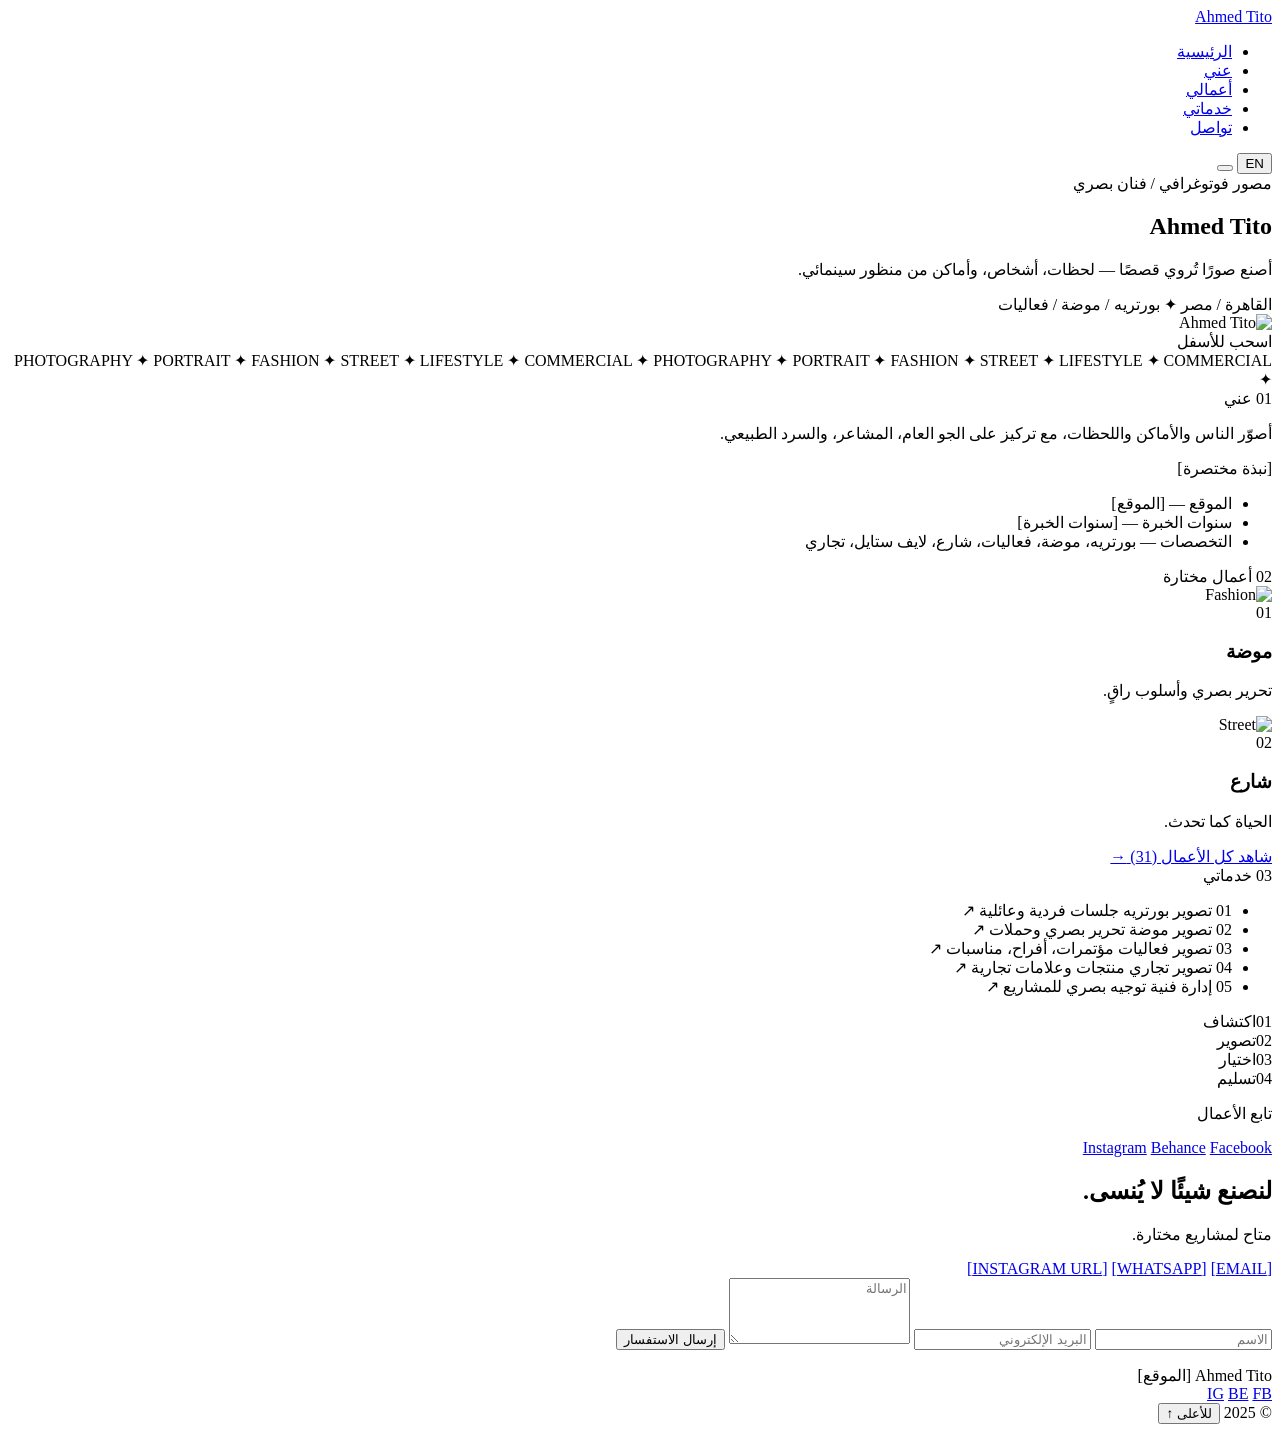
==== index.html @ abc99336 "Create index.html" ====
<!DOCTYPE html>
<html lang="ar" dir="rtl">
<head>
  <meta charset="UTF-8">
  <meta name="viewport" content="width=device-width, initial-scale=1.0">
  <title>Ahmed Tito — Photographer</title>
  <link rel="preconnect" href="https://fonts.googleapis.com">
  <link rel="preconnect" href="https://fonts.gstatic.com" crossorigin>
  <link href="https://fonts.googleapis.com/css2?family=DM+Sans:opsz,wght@9..40,300;9..40,400;9..40,500;9..40,600&family=Playfair+Display:ital,wght@0,400;0,500;0,600;1,400&display=swap" rel="stylesheet">
  <link rel="stylesheet" href="css/style.css">
</head>
<body>

  <!-- NAVIGATION -->
  <header class="site-header" id="siteHeader">
    <nav class="nav container">
      <a href="index.html" class="nav-logo">Ahmed Tito</a>
      <ul class="nav-links" id="navLinks">
        <li><a href="#hero" data-i18n="nav.home">الرئيسية</a></li>
        <li><a href="#about" data-i18n="nav.about">عني</a></li>
        <li><a href="gallery.html" data-i18n="nav.work">أعمالي</a></li>
        <li><a href="#services" data-i18n="nav.services">خدماتي</a></li>
        <li><a href="#contact" data-i18n="nav.contact">تواصل</a></li>
      </ul>
      <div class="nav-actions">
        <button class="lang-toggle" id="langToggle" aria-label="Switch language">EN</button>
        <button class="menu-toggle" id="menuToggle" aria-label="Menu">
          <span></span><span></span>
        </button>
      </div>
    </nav>
  </header>

  <main>
    <!-- HERO -->
    <section class="hero" id="hero">
      <div class="hero-inner container">
        <div class="hero-label reveal" data-i18n="hero.label">مصور فوتوغرافي / فنان بصري</div>
        <h1 class="hero-title reveal">
          <span>Ahmed Tito</span>
        </h1>
        <p class="hero-statement reveal" data-i18n="hero.statement">
          أصنع صورًا تُروي قصصًا — لحظات، أشخاص، وأماكن من منظور سينمائي.
        </p>
        <div class="hero-meta reveal">
          <span data-i18n="hero.location">القاهرة / مصر</span>
          <span class="dot">✦</span>
          <span data-i18n="hero.specialties">بورتريه / موضة / فعاليات</span>
        </div>
      </div>
      <div class="hero-image-wrap reveal">
        <img src="https://i.ibb.co/57b065W/Ahmed-Tito.jpg" alt="Ahmed Tito" class="hero-image">
      </div>
      <div class="scroll-hint container">
        <span data-i18n="hero.scroll">اسحب للأسفل</span>
        <span class="scroll-line"></span>
      </div>
    </section>

    <!-- MARQUEE -->
    <div class="marquee" aria-hidden="true">
      <div class="marquee-track">
        <span>PHOTOGRAPHY ✦ PORTRAIT ✦ FASHION ✦ STREET ✦ LIFESTYLE ✦ COMMERCIAL ✦</span>
        <span>PHOTOGRAPHY ✦ PORTRAIT ✦ FASHION ✦ STREET ✦ LIFESTYLE ✦ COMMERCIAL ✦</span>
      </div>
    </div>

    <!-- ABOUT -->
    <section class="section about" id="about">
      <div class="container">
        <div class="section-head reveal">
          <span class="section-num">01</span>
          <span class="section-label" data-i18n="about.label">عني</span>
        </div>
        <div class="about-grid">
          <div class="about-statement reveal">
            <p data-i18n="about.statement">
              أصوّر الناس والأماكن واللحظات، مع تركيز على الجو العام، المشاعر، والسرد الطبيعي.
            </p>
          </div>
          <div class="about-details reveal">
            <p data-i18n="about.bio">[نبذة مختصرة]</p>
            <ul class="about-list">
              <li><span data-i18n="about.locationLabel">الموقع</span> — <span data-i18n="about.locationValue">[الموقع]</span></li>
              <li><span data-i18n="about.expLabel">سنوات الخبرة</span> — <span data-i18n="about.expValue">[سنوات الخبرة]</span></li>
              <li><span data-i18n="about.specLabel">التخصصات</span> — <span data-i18n="about.specValue">بورتريه، موضة، فعاليات، شارع، لايف ستايل، تجاري</span></li>
            </ul>
          </div>
        </div>
      </div>
    </section>

    <!-- SELECTED WORK (صورتين فقط) -->
    <section class="section work" id="work">
      <div class="container">
        <div class="section-head reveal">
          <span class="section-num">02</span>
          <span class="section-label" data-i18n="work.label">أعمال مختارة</span>
        </div>

        <div class="work-preview-grid">
          <article class="work-preview reveal">
            <div class="work-image-wrap">
              <img src="https://i.ibb.co/0jZQ7Yq/fashion-editorial.jpg" alt="Fashion" loading="lazy">
            </div>
            <div class="work-meta">
              <span class="work-num">01</span>
              <h3 data-i18n="work.p1.title">موضة</h3>
              <p class="work-desc" data-i18n="work.p1.desc">تحرير بصري وأسلوب راقٍ.</p>
            </div>
          </article>

          <article class="work-preview reveal">
            <div class="work-image-wrap">
              <img src="https://i.ibb.co/9mKqX7Y/street-photography.jpg" alt="Street" loading="lazy">
            </div>
            <div class="work-meta">
              <span class="work-num">02</span>
              <h3 data-i18n="work.p2.title">شارع</h3>
              <p class="work-desc" data-i18n="work.p2.desc">الحياة كما تحدث.</p>
            </div>
          </article>
        </div>

        <!-- CTA to Gallery -->
        <div class="gallery-cta reveal">
          <a href="gallery.html" class="gallery-cta-btn">
            <span data-i18n="work.cta">شاهد كل الأعمال (31)</span>
            <span class="cta-arrow">→</span>
          </a>
        </div>
      </div>
    </section>

    <!-- SERVICES -->
    <section class="section services" id="services">
      <div class="container">
        <div class="section-head reveal">
          <span class="section-num">03</span>
          <span class="section-label" data-i18n="services.label">خدماتي</span>
        </div>
        <ul class="services-list">
          <li class="service-item reveal">
            <span class="service-num">01</span>
            <span class="service-name" data-i18n="services.s1">تصوير بورتريه</span>
            <span class="service-desc" data-i18n="services.s1d">جلسات فردية وعائلية</span>
            <span class="service-arrow">↗</span>
          </li>
          <li class="service-item reveal">
            <span class="service-num">02</span>
            <span class="service-name" data-i18n="services.s2">تصوير موضة</span>
            <span class="service-desc" data-i18n="services.s2d">تحرير بصري وحملات</span>
            <span class="service-arrow">↗</span>
          </li>
          <li class="service-item reveal">
            <span class="service-num">03</span>
            <span class="service-name" data-i18n="services.s3">تصوير فعاليات</span>
            <span class="service-desc" data-i18n="services.s3d">مؤتمرات، أفراح، مناسبات</span>
            <span class="service-arrow">↗</span>
          </li>
          <li class="service-item reveal">
            <span class="service-num">04</span>
            <span class="service-name" data-i18n="services.s4">تصوير تجاري</span>
            <span class="service-desc" data-i18n="services.s4d">منتجات وعلامات تجارية</span>
            <span class="service-arrow">↗</span>
          </li>
          <li class="service-item reveal">
            <span class="service-num">05</span>
            <span class="service-name" data-i18n="services.s5">إدارة فنية</span>
            <span class="service-desc" data-i18n="services.s5d">توجيه بصري للمشاريع</span>
            <span class="service-arrow">↗</span>
          </li>
        </ul>
      </div>
    </section>

    <!-- PROCESS -->
    <section class="section process">
      <div class="container">
        <div class="process-grid">
          <div class="process-item reveal"><span class="process-num">01</span><span data-i18n="process.p1">اكتشاف</span></div>
          <div class="process-item reveal"><span class="process-num">02</span><span data-i18n="process.p2">تصوير</span></div>
          <div class="process-item reveal"><span class="process-num">03</span><span data-i18n="process.p3">اختيار</span></div>
          <div class="process-item reveal"><span class="process-num">04</span><span data-i18n="process.p4">تسليم</span></div>
        </div>
      </div>
    </section>

    <!-- SOCIAL -->
    <section class="section social">
      <div class="container">
        <p class="social-label reveal" data-i18n="social.label">تابع الأعمال</p>
        <div class="social-links reveal">
          <a href="[INSTAGRAM URL]" target="_blank" rel="noopener">Instagram</a>
          <a href="[BEHANCE URL]" target="_blank" rel="noopener">Behance</a>
          <a href="[FACEBOOK URL]" target="_blank" rel="noopener">Facebook</a>
        </div>
      </div>
    </section>

    <!-- CONTACT -->
    <section class="section contact" id="contact">
      <div class="container">
        <h2 class="contact-heading reveal">
          <span data-i18n="contact.heading1">لنصنع</span>
          <span data-i18n="contact.heading2">شيئًا</span>
          <span data-i18n="contact.heading3">لا يُنسى.</span>
        </h2>
        <p class="contact-sub reveal" data-i18n="contact.sub">متاح لمشاريع مختارة.</p>
        <div class="contact-grid">
          <div class="contact-info reveal">
            <a href="mailto:[EMAIL]" class="contact-link">[EMAIL]</a>
            <a href="https://wa.me/[WHATSAPP]" class="contact-link">[WHATSAPP]</a>
            <a href="[INSTAGRAM URL]" class="contact-link">[INSTAGRAM URL]</a>
          </div>
          <form class="contact-form reveal" id="contactForm">
            <input type="text" name="name" placeholder="الاسم" data-i18n-placeholder="contact.name" required>
            <input type="email" name="email" placeholder="البريد الإلكتروني" data-i18n-placeholder="contact.email" required>
            <textarea name="message" rows="4" placeholder="الرسالة" data-i18n-placeholder="contact.message" required></textarea>
            <button type="submit" data-i18n="contact.send">إرسال الاستفسار</button>
            <p class="form-status" id="formStatus"></p>
          </form>
        </div>
      </div>
    </section>
  </main>

  <!-- FOOTER -->
  <footer class="site-footer">
    <div class="container footer-inner">
      <span>Ahmed Tito</span>
      <span data-i18n="footer.location">[الموقع]</span>
      <div class="footer-social">
        <a href="[INSTAGRAM URL]">IG</a>
        <a href="[BEHANCE URL]">BE</a>
        <a href="[FACEBOOK URL]">FB</a>
      </div>
      <span class="footer-copy">© 2025</span>
      <button class="back-to-top" id="backToTop" data-i18n="footer.top">للأعلى ↑</button>
    </div>
  </footer>

  <script src="js/script.js"></script>
</body>
</html>
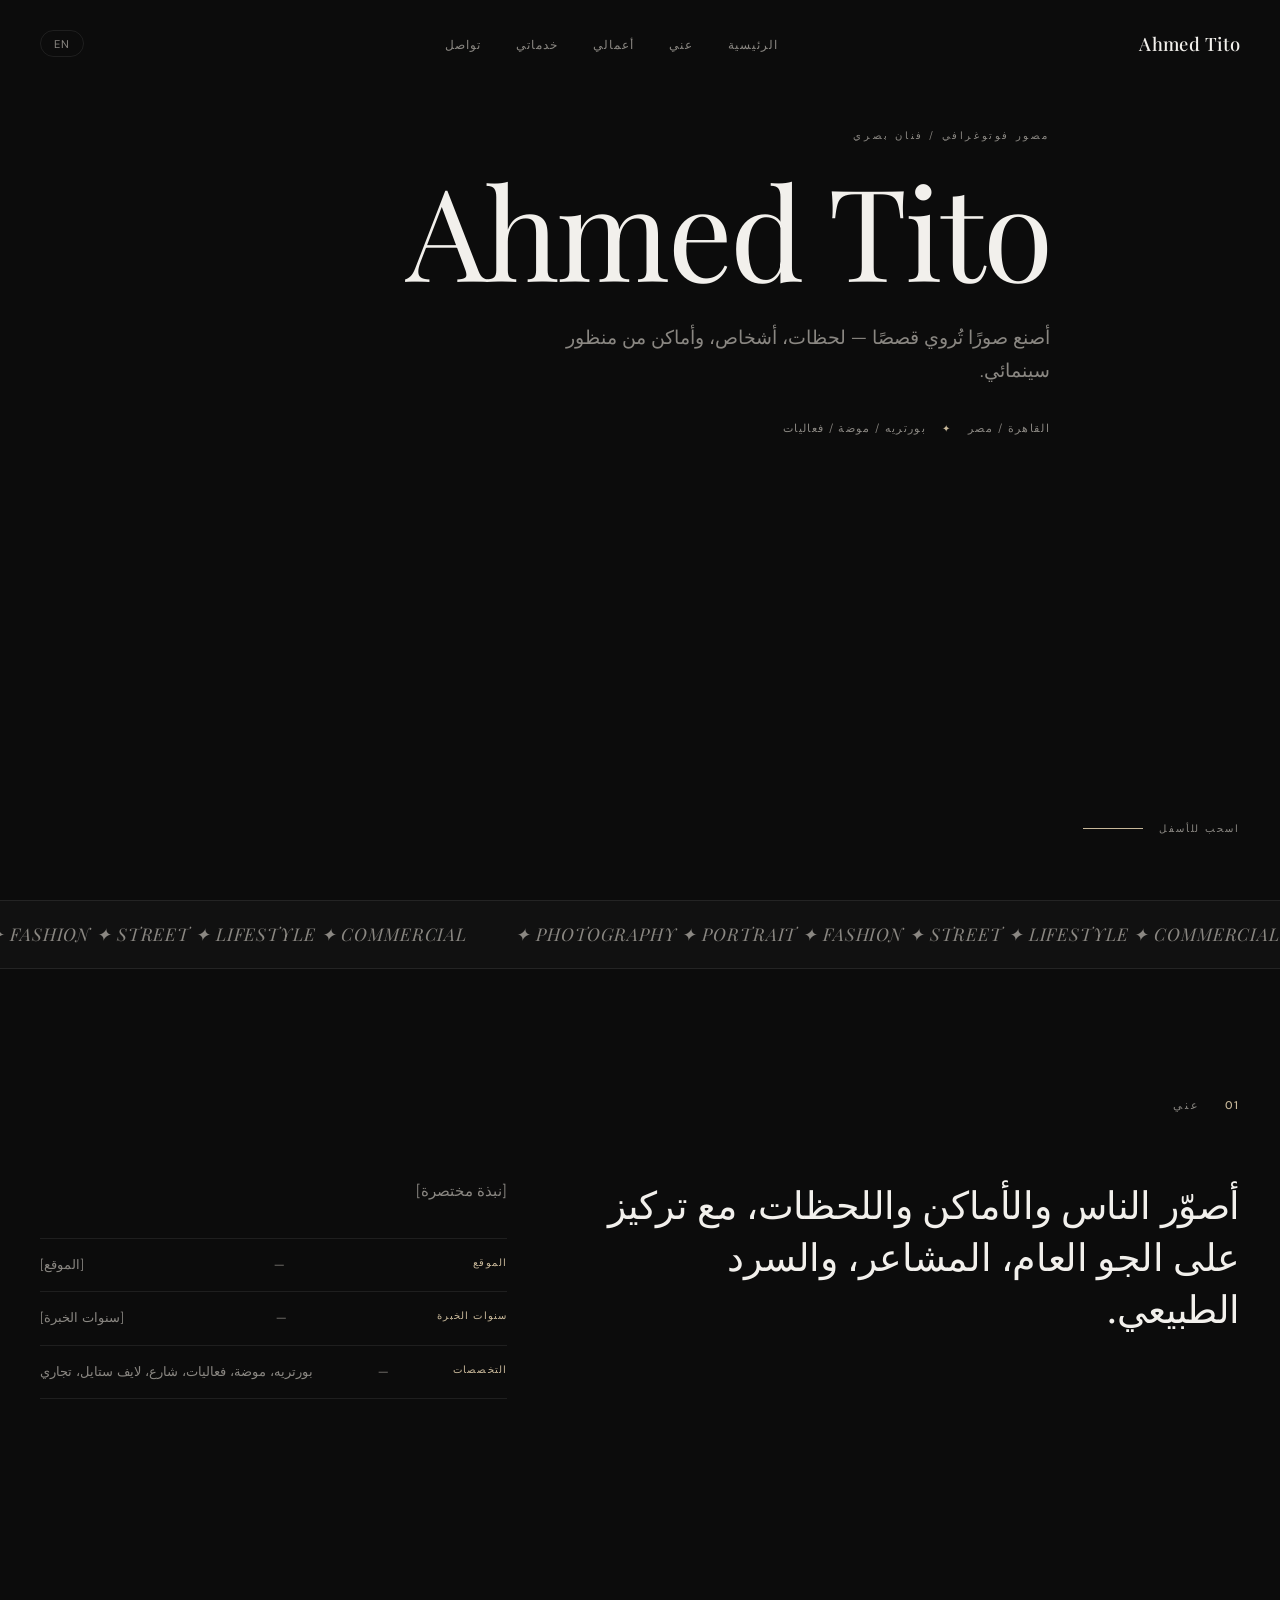
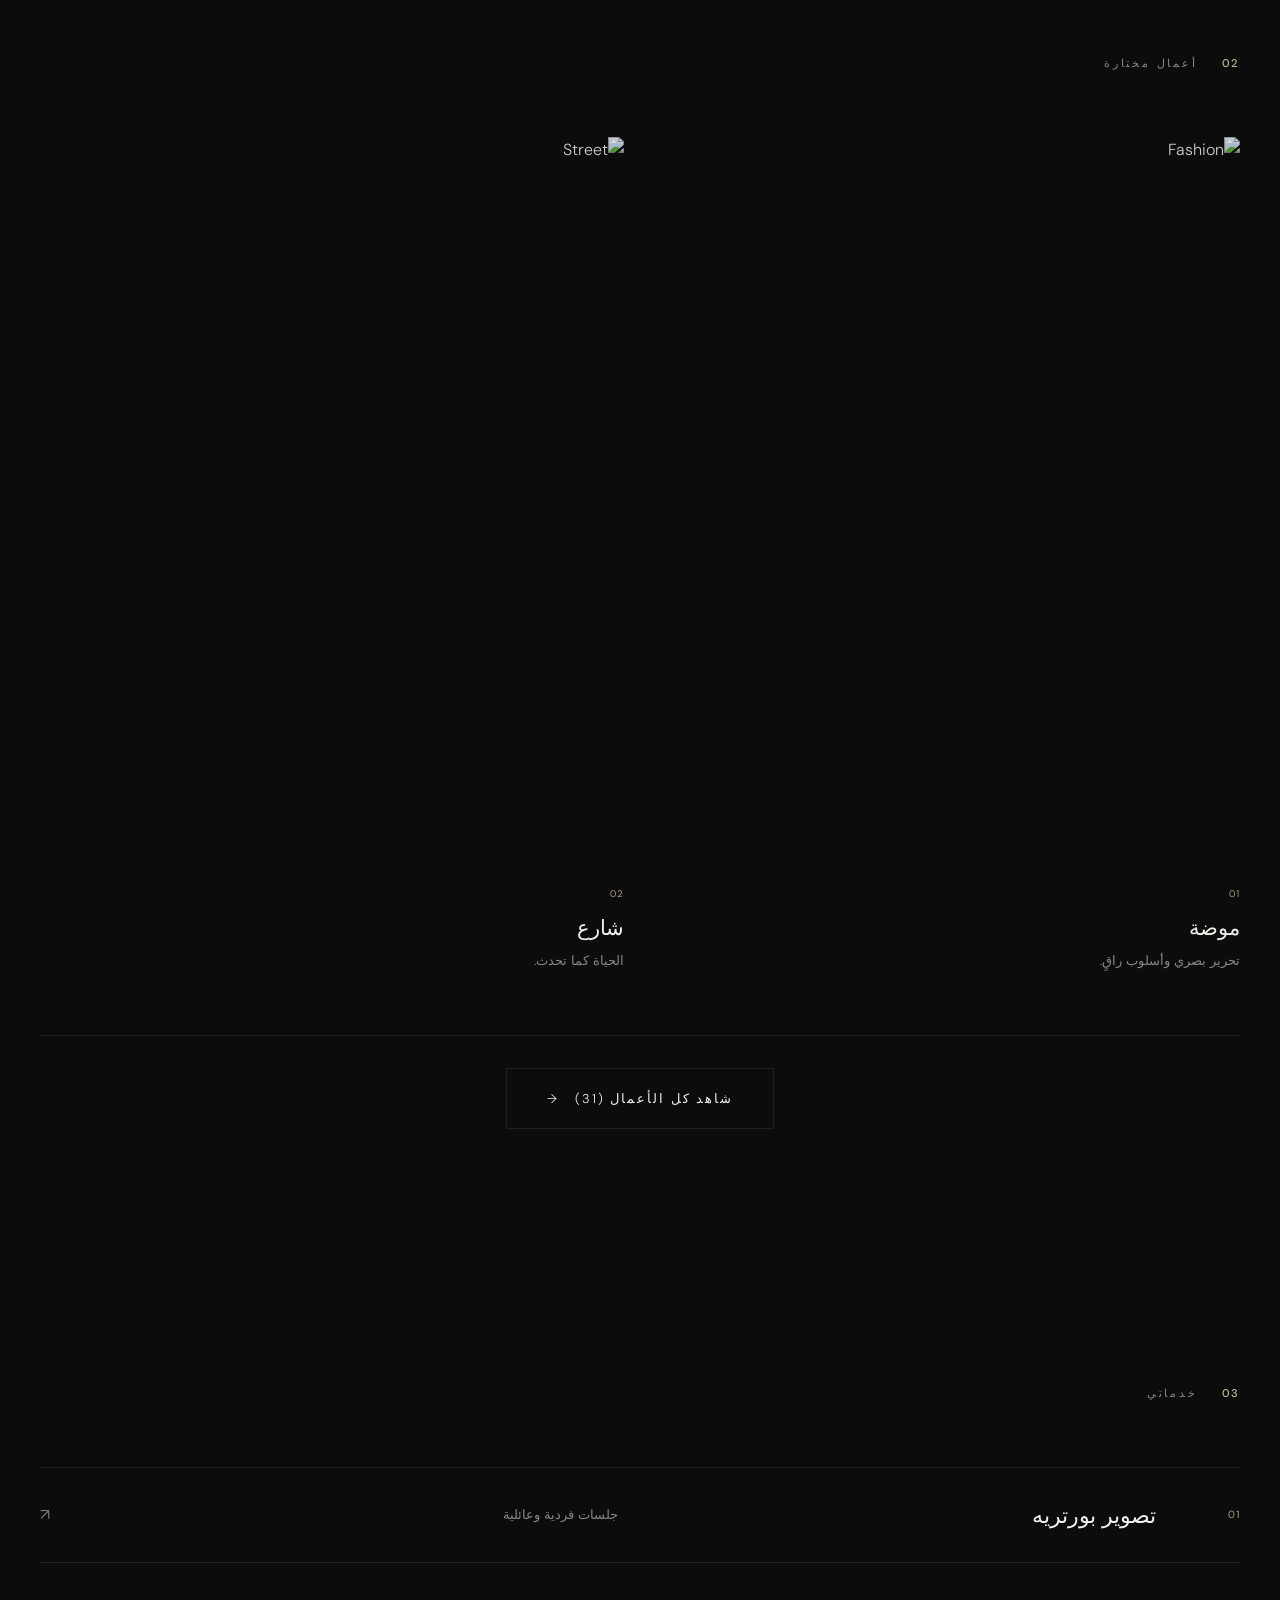
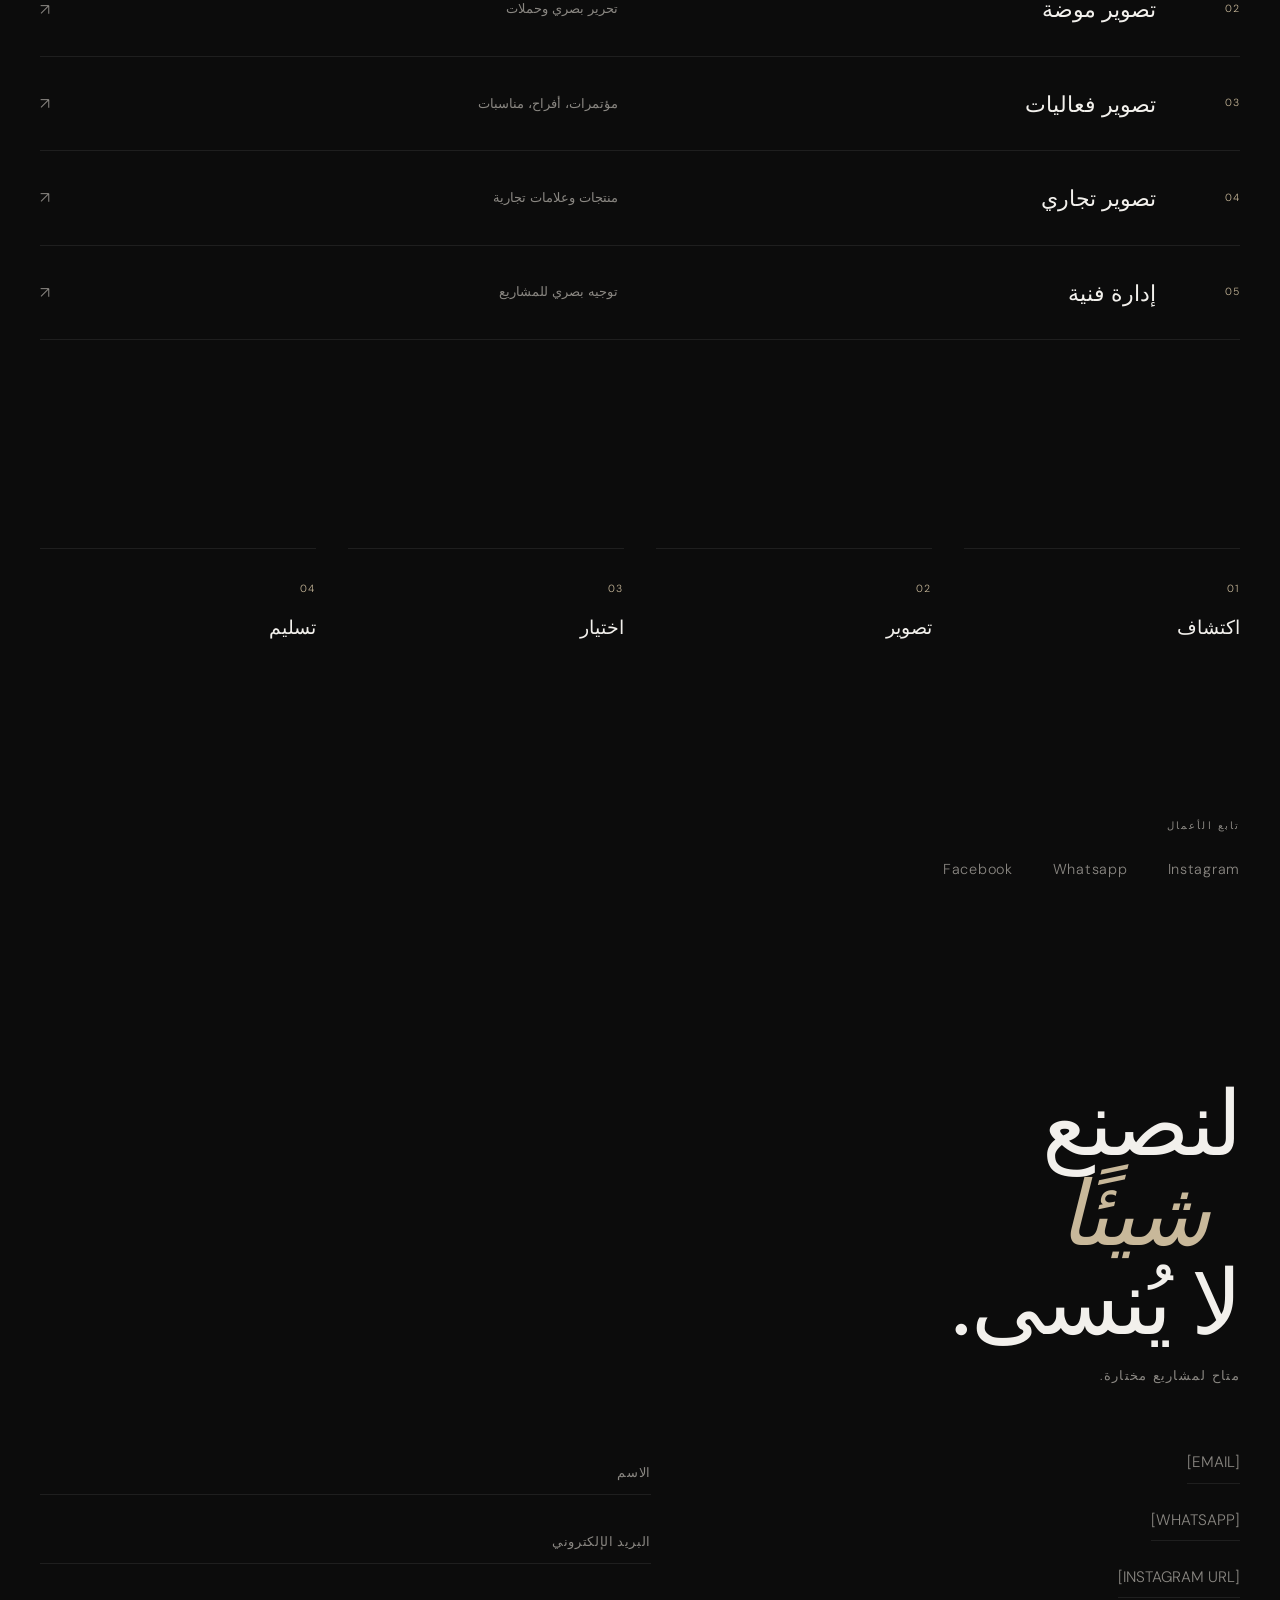
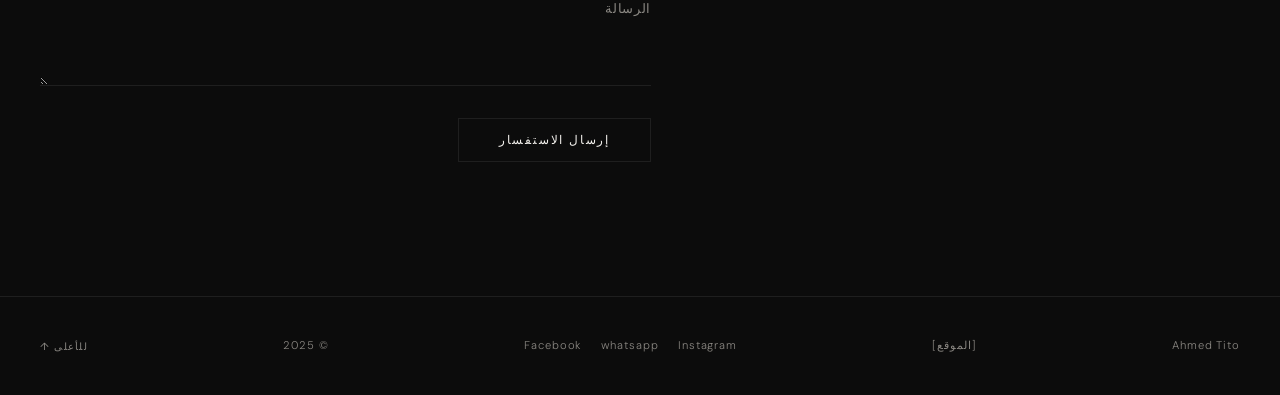
==== commit aa6e4847: "Update index.html" ====
--- a/index.html
+++ b/index.html
@@ -191,9 +191,9 @@
       <div class="container">
         <p class="social-label reveal" data-i18n="social.label">تابع الأعمال</p>
         <div class="social-links reveal">
-          <a href="[INSTAGRAM URL]" target="_blank" rel="noopener">Instagram</a>
-          <a href="[BEHANCE URL]" target="_blank" rel="noopener">Behance</a>
-          <a href="[FACEBOOK URL]" target="_blank" rel="noopener">Facebook</a>
+          <a href="https://www.instagram.com/ahmed_tito1o1?stkn=a3NheTdzNTJlb2Q=" target="_blank" rel="noopener">Instagram</a>
+          <a href="https://wa.me/201101894620" target="_blank" rel="noopener">Whatsapp</a>
+          <a href="https://www.facebook.com/profile.php?id=61573148233353" target="_blank" rel="noopener">Facebook</a>
         </div>
       </div>
     </section>
@@ -231,9 +231,9 @@
       <span>Ahmed Tito</span>
       <span data-i18n="footer.location">[الموقع]</span>
       <div class="footer-social">
-        <a href="[INSTAGRAM URL]">IG</a>
-        <a href="[BEHANCE URL]">BE</a>
-        <a href="[FACEBOOK URL]">FB</a>
+        <a href="https://www.instagram.com/ahmed_tito1o1?stkn=a3NheTdzNTJlb2Q=">Instagram</a>
+        <a href="https://wa.me/201101894620">whatsapp</a>
+        <a href="https://www.facebook.com/profile.php?id=61573148233353">Facebook</a>
       </div>
       <span class="footer-copy">© 2025</span>
       <button class="back-to-top" id="backToTop" data-i18n="footer.top">للأعلى ↑</button>
--- a/css/style.css
+++ b/css/style.css
@@ -0,0 +1,553 @@
+/* ============================================================
+   AHMED TITO — PHOTOGRAPHER PORTFOLIO
+   ============================================================ */
+
+*, *::before, *::after {
+  box-sizing: border-box;
+  margin: 0;
+  padding: 0;
+}
+
+:root {
+  --bg: #0c0c0c;
+  --bg-soft: #111111;
+  --text: #f2f0ec;
+  --muted: #8a8782;
+  --border: rgba(255, 255, 255, 0.08);
+  --accent: #c8b89a;
+  --font-display: 'Playfair Display', serif;
+  --font-sans: 'DM Sans', sans-serif;
+  --ease-out: cubic-bezier(0.22, 0.61, 0.36, 1);
+}
+
+html {
+  scroll-behavior: smooth;
+  -webkit-font-smoothing: antialiased;
+  -moz-osx-font-smoothing: grayscale;
+}
+
+body {
+  background: var(--bg);
+  color: var(--text);
+  font-family: var(--font-sans);
+  font-weight: 300;
+  line-height: 1.6;
+  overflow-x: hidden;
+}
+
+body.menu-open { overflow: hidden; }
+
+img { display: block; max-width: 100%; height: auto; }
+a { color: inherit; text-decoration: none; }
+button {
+  background: none;
+  border: none;
+  color: inherit;
+  font-family: inherit;
+}
+
+/* Interactive elements get pointer cursor */
+a,
+button,
+.lang-toggle,
+.menu-toggle,
+.gallery-cta-btn,
+.filter-btn,
+.back-link {
+  cursor: pointer;
+}
+
+/* Non-interactive images: default cursor */
+.hero-image,
+.work-image-wrap img,
+.gallery-item img {
+  cursor: default;
+}
+
+.container {
+  width: 100%;
+  max-width: 1400px;
+  margin: 0 auto;
+  padding: 0 2.5rem;
+}
+
+/* ---------- SPLASH ---------- */
+.splash {
+  position: fixed; inset: 0; z-index: 5000;
+  background: var(--bg);
+  display: flex; align-items: center; justify-content: center;
+  transition: opacity 0.8s var(--ease-out), visibility 0.8s var(--ease-out);
+}
+.splash.fade-out { opacity: 0; visibility: hidden; }
+.splash-logo {
+  font-family: var(--font-display);
+  font-size: clamp(2rem, 6vw, 4rem);
+  font-weight: 400; letter-spacing: 0.02em; color: var(--text);
+  opacity: 0; animation: splashIn 1.2s var(--ease-out) forwards;
+}
+@keyframes splashIn {
+  0% { opacity: 0; transform: translateY(20px); }
+  100% { opacity: 1; transform: translateY(0); }
+}
+
+/* ---------- NAV ---------- */
+.site-header {
+  position: fixed; top: 0; left: 0; width: 100%;
+  z-index: 100; padding: 1.8rem 0;
+  transition: padding 0.4s var(--ease-out), background 0.4s var(--ease-out),
+    border-color 0.4s var(--ease-out);
+  border-bottom: 1px solid transparent;
+}
+.site-header.scrolled {
+  padding: 1rem 0;
+  background: rgba(12, 12, 12, 0.85);
+  backdrop-filter: blur(12px);
+  -webkit-backdrop-filter: blur(12px);
+  border-bottom-color: var(--border);
+}
+.nav {
+  display: flex; align-items: center; justify-content: space-between; gap: 2rem;
+}
+.nav-logo {
+  font-family: var(--font-display);
+  font-size: 1.15rem; font-weight: 500;
+  letter-spacing: 0.02em; white-space: nowrap;
+}
+.nav-links { display: flex; list-style: none; gap: 2.2rem; }
+.nav-links a {
+  font-size: 0.78rem; letter-spacing: 0.08em; text-transform: uppercase;
+  color: var(--muted); transition: color 0.3s var(--ease-out);
+  position: relative;
+}
+.nav-links a::after {
+  content: ''; position: absolute; bottom: -4px; left: 0;
+  width: 0; height: 1px; background: var(--accent);
+  transition: width 0.35s var(--ease-out);
+}
+.nav-links a:hover { color: var(--text); }
+.nav-links a:hover::after { width: 100%; }
+.nav-actions { display: flex; align-items: center; gap: 1.2rem; }
+.lang-toggle {
+  font-size: 0.7rem; letter-spacing: 0.1em; color: var(--muted);
+  border: 1px solid var(--border); padding: 0.35rem 0.8rem;
+  border-radius: 20px;
+  transition: color 0.3s, border-color 0.3s;
+}
+.lang-toggle:hover { color: var(--text); border-color: rgba(255, 255, 255, 0.25); }
+.menu-toggle { display: none; flex-direction: column; gap: 5px; padding: 4px; }
+.menu-toggle span {
+  display: block; width: 22px; height: 1.5px; background: var(--text);
+  transition: transform 0.3s var(--ease-out), opacity 0.3s;
+}
+.menu-toggle.active span:first-child { transform: translateY(3.5px) rotate(45deg); }
+.menu-toggle.active span:last-child { transform: translateY(-3.5px) rotate(-45deg); }
+
+/* ---------- HERO ---------- */
+.hero {
+  position: relative; min-height: 100vh;
+  display: flex; flex-direction: column; justify-content: center;
+  padding: 8rem 0 4rem; overflow: hidden;
+}
+.hero-inner { position: relative; z-index: 2; max-width: 900px; }
+.hero-label {
+  font-size: 0.65rem; letter-spacing: 0.25em; text-transform: uppercase;
+  color: var(--muted); margin-bottom: 1.5rem;
+}
+.hero-title {
+  font-family: var(--font-display);
+  font-size: clamp(3.5rem, 10vw, 8rem);
+  font-weight: 400; line-height: 0.95; letter-spacing: -0.02em;
+  margin-bottom: 2rem;
+}
+.hero-statement {
+  font-size: clamp(1rem, 1.5vw, 1.25rem);
+  color: var(--muted); max-width: 500px; line-height: 1.7;
+  margin-bottom: 2rem;
+}
+.hero-meta {
+  display: flex; align-items: center; gap: 1rem;
+  font-size: 0.7rem; letter-spacing: 0.12em;
+  text-transform: uppercase; color: var(--muted);
+}
+.hero-meta .dot { color: var(--accent); font-size: 0.6rem; }
+.hero-image-wrap {
+  position: absolute; top: 12%; left: 50%;
+  transform: translateX(-50%);
+  width: 70%; max-width: 900px; z-index: 1;
+  overflow: hidden; border-radius: 2px;
+}
+.hero-image {
+  width: 100%; aspect-ratio: 16 / 10; object-fit: cover;
+  filter: brightness(0.75) contrast(1.05);
+  transition: transform 0.6s var(--ease-out), filter 0.6s var(--ease-out);
+}
+.hero-image-wrap:hover .hero-image {
+  transform: scale(1.03); filter: brightness(0.85) contrast(1.05);
+}
+.scroll-hint {
+  display: flex; align-items: center; gap: 1rem;
+  margin-top: auto; padding-top: 4rem;
+  font-size: 0.6rem; letter-spacing: 0.2em;
+  text-transform: uppercase; color: var(--muted);
+}
+.scroll-line {
+  display: block; width: 60px; height: 1px;
+  background: var(--border); position: relative; overflow: hidden;
+}
+.scroll-line::after {
+  content: ''; position: absolute; top: 0; left: 0;
+  width: 100%; height: 100%; background: var(--accent);
+  animation: scrollLine 2s var(--ease-out) infinite;
+}
+@keyframes scrollLine {
+  0% { transform: translateX(-100%); }
+  50% { transform: translateX(0); }
+  100% { transform: translateX(100%); }
+}
+
+/* ---------- MARQUEE ---------- */
+.marquee {
+  overflow: hidden;
+  border-top: 1px solid var(--border);
+  border-bottom: 1px solid var(--border);
+  padding: 1.2rem 0; background: var(--bg-soft);
+}
+.marquee-track {
+  display: flex; gap: 3rem; white-space: nowrap;
+  animation: marquee 40s linear infinite; width: max-content;
+}
+.marquee-track span {
+  font-family: var(--font-display);
+  font-size: 1.1rem; font-style: italic;
+  color: var(--muted); letter-spacing: 0.05em;
+}
+@keyframes marquee {
+  0% { transform: translateX(0); }
+  100% { transform: translateX(-50%); }
+}
+
+/* ---------- SECTIONS ---------- */
+.section { padding: 8rem 0; }
+.section-head {
+  display: flex; align-items: baseline; gap: 1.5rem;
+  margin-bottom: 4rem;
+}
+.section-num {
+  font-size: 0.7rem; letter-spacing: 0.15em;
+  color: var(--accent); font-weight: 500;
+}
+.section-label {
+  font-size: 0.7rem; letter-spacing: 0.25em;
+  text-transform: uppercase; color: var(--muted);
+}
+
+/* ---------- ABOUT ---------- */
+.about-grid {
+  display: grid; grid-template-columns: 1.4fr 1fr;
+  gap: 5rem; align-items: start;
+}
+.about-statement p {
+  font-family: var(--font-display);
+  font-size: clamp(1.6rem, 3vw, 2.6rem);
+  line-height: 1.35; letter-spacing: -0.01em;
+}
+.about-details p {
+  color: var(--muted); font-size: 0.95rem;
+  line-height: 1.8; margin-bottom: 2rem;
+}
+.about-list { list-style: none; border-top: 1px solid var(--border); }
+.about-list li {
+  display: flex; justify-content: space-between;
+  padding: 1rem 0; border-bottom: 1px solid var(--border);
+  font-size: 0.8rem; color: var(--muted);
+}
+.about-list li span:first-child {
+  text-transform: uppercase; letter-spacing: 0.1em;
+  font-size: 0.65rem; color: var(--accent);
+}
+
+/* ---------- WORK PREVIEW ---------- */
+.work-preview-grid {
+  display: grid; grid-template-columns: 1fr 1fr;
+  gap: 2rem; margin-bottom: 4rem;
+}
+.work-preview { position: relative; }
+.work-image-wrap {
+  overflow: hidden; border-radius: 2px; position: relative;
+}
+.work-image-wrap img {
+  width: 100%; height: 100%; object-fit: cover;
+  aspect-ratio: 4 / 5;
+  transition: transform 0.7s var(--ease-out), filter 0.7s var(--ease-out);
+  filter: brightness(0.85);
+}
+.work-preview:hover .work-image-wrap img {
+  transform: scale(1.04); filter: brightness(1);
+}
+.work-meta {
+  padding-top: 1.2rem;
+  display: flex; flex-wrap: wrap;
+  align-items: baseline; gap: 0.5rem 1rem;
+}
+.work-num {
+  font-size: 0.6rem; letter-spacing: 0.1em; color: var(--accent);
+}
+.work-meta h3 {
+  font-family: var(--font-display);
+  font-size: 1.3rem; font-weight: 400; width: 100%;
+}
+.work-desc {
+  font-size: 0.8rem; color: var(--muted); width: 100%;
+}
+
+/* ---------- GALLERY CTA ---------- */
+.gallery-cta {
+  display: flex; justify-content: center;
+  padding-top: 2rem;
+  border-top: 1px solid var(--border);
+}
+.gallery-cta-btn {
+  display: inline-flex; align-items: center; gap: 1rem;
+  padding: 1.2rem 2.5rem;
+  border: 1px solid var(--border);
+  font-size: 0.8rem; letter-spacing: 0.15em;
+  text-transform: uppercase;
+  transition: background 0.4s var(--ease-out),
+    border-color 0.4s var(--ease-out), color 0.4s var(--ease-out);
+  position: relative; overflow: hidden;
+}
+.gallery-cta-btn::before {
+  content: ''; position: absolute; inset: 0;
+  background: var(--text);
+  transform: translateY(101%);
+  transition: transform 0.4s var(--ease-out);
+  z-index: 0;
+}
+.gallery-cta-btn:hover::before { transform: translateY(0); }
+.gallery-cta-btn:hover { color: var(--bg); border-color: var(--text); }
+.gallery-cta-btn span { position: relative; z-index: 1; }
+.cta-arrow {
+  transition: transform 0.4s var(--ease-out);
+  display: inline-block;
+}
+.gallery-cta-btn:hover .cta-arrow { transform: translateX(6px); }
+
+/* ---------- SERVICES ---------- */
+.services-list { list-style: none; border-top: 1px solid var(--border); }
+.service-item {
+  display: grid;
+  grid-template-columns: 60px 1fr 1fr 40px;
+  align-items: center; gap: 1.5rem;
+  padding: 1.8rem 0; border-bottom: 1px solid var(--border);
+  transition: padding 0.4s var(--ease-out), background 0.4s;
+  position: relative;
+}
+.service-item:hover {
+  padding-left: 1rem; padding-right: 1rem;
+  background: rgba(255, 255, 255, 0.02);
+}
+.service-num {
+  font-size: 0.65rem; letter-spacing: 0.1em; color: var(--accent);
+}
+.service-name {
+  font-family: var(--font-display);
+  font-size: 1.4rem; font-weight: 400;
+}
+.service-desc { font-size: 0.8rem; color: var(--muted); }
+.service-arrow {
+  font-size: 1rem; color: var(--muted);
+  transition: transform 0.3s var(--ease-out), color 0.3s;
+  justify-self: end;
+}
+.service-item:hover .service-arrow {
+  transform: translate(4px, -4px); color: var(--text);
+}
+
+/* ---------- PROCESS ---------- */
+.process { padding: 5rem 0; }
+.process-grid {
+  display: grid; grid-template-columns: repeat(4, 1fr); gap: 2rem;
+}
+.process-item {
+  display: flex; flex-direction: column; gap: 0.8rem;
+  padding: 2rem 0; border-top: 1px solid var(--border);
+}
+.process-num {
+  font-size: 0.65rem; letter-spacing: 0.15em; color: var(--accent);
+}
+.process-item span:last-child {
+  font-family: var(--font-display); font-size: 1.2rem;
+}
+
+/* ---------- SOCIAL ---------- */
+.social { padding: 4rem 0; }
+.social-label {
+  font-size: 0.65rem; letter-spacing: 0.2em;
+  text-transform: uppercase; color: var(--muted);
+  margin-bottom: 1.5rem;
+}
+.social-links { display: flex; gap: 2.5rem; }
+.social-links a {
+  font-size: 0.9rem; letter-spacing: 0.05em;
+  color: var(--muted); transition: color 0.3s;
+  position: relative;
+}
+.social-links a::after {
+  content: ''; position: absolute; bottom: -4px; left: 0;
+  width: 0; height: 1px; background: var(--accent);
+  transition: width 0.3s var(--ease-out);
+}
+.social-links a:hover { color: var(--text); }
+.social-links a:hover::after { width: 100%; }
+
+/* ---------- CONTACT ---------- */
+.contact { padding: 8rem 0 6rem; }
+.contact-heading {
+  font-family: var(--font-display);
+  font-size: clamp(2.5rem, 7vw, 6rem);
+  font-weight: 400; line-height: 1;
+  letter-spacing: -0.02em; margin-bottom: 1.5rem;
+  display: flex; flex-direction: column;
+}
+.contact-heading span:nth-child(2) {
+  padding-left: 2rem; color: var(--accent); font-style: italic;
+}
+.contact-sub {
+  font-size: 0.8rem; letter-spacing: 0.1em;
+  text-transform: uppercase; color: var(--muted);
+  margin-bottom: 4rem;
+}
+.contact-grid {
+  display: grid; grid-template-columns: 1fr 1.2fr; gap: 5rem;
+}
+.contact-info { display: flex; flex-direction: column; gap: 1.5rem; }
+.contact-link {
+  font-size: 0.95rem; color: var(--muted);
+  transition: color 0.3s;
+  border-bottom: 1px solid var(--border);
+  padding-bottom: 0.5rem; width: fit-content;
+}
+.contact-link:hover { color: var(--text); border-bottom-color: var(--accent); }
+.contact-form { display: flex; flex-direction: column; gap: 1.5rem; }
+.contact-form input,
+.contact-form textarea {
+  background: transparent; border: none;
+  border-bottom: 1px solid var(--border);
+  padding: 0.8rem 0; color: var(--text);
+  font-family: inherit; font-size: 0.9rem;
+  outline: none; transition: border-color 0.3s; resize: vertical;
+}
+.contact-form input:focus,
+.contact-form textarea:focus { border-bottom-color: var(--accent); }
+.contact-form input::placeholder,
+.contact-form textarea::placeholder {
+  color: var(--muted); font-size: 0.8rem; letter-spacing: 0.05em;
+}
+.contact-form button {
+  align-self: flex-start; margin-top: 0.5rem;
+  padding: 0.8rem 2.5rem; border: 1px solid var(--border);
+  font-size: 0.75rem; letter-spacing: 0.15em;
+  text-transform: uppercase; color: var(--text);
+  transition: background 0.3s, border-color 0.3s, color 0.3s;
+}
+.contact-form button:hover {
+  background: var(--text); color: var(--bg); border-color: var(--text);
+}
+.form-status {
+  font-size: 0.75rem; color: var(--accent);
+  min-height: 1.2em; transition: opacity 0.3s;
+}
+
+/* ---------- FOOTER ---------- */
+.site-footer {
+  border-top: 1px solid var(--border); padding: 2.5rem 0;
+}
+.footer-inner {
+  display: flex; align-items: center; justify-content: space-between;
+  flex-wrap: wrap; gap: 1.5rem;
+  font-size: 0.7rem; letter-spacing: 0.08em; color: var(--muted);
+}
+.footer-social { display: flex; gap: 1.2rem; }
+.footer-social a { transition: color 0.3s; }
+.footer-social a:hover { color: var(--text); }
+.back-to-top {
+  font-size: 0.65rem; letter-spacing: 0.12em;
+  text-transform: uppercase; color: var(--muted);
+  transition: color 0.3s;
+}
+.back-to-top:hover { color: var(--accent); }
+
+/* ---------- REVEAL ---------- */
+.reveal {
+  opacity: 0; transform: translateY(30px);
+  transition: opacity 0.9s var(--ease-out), transform 0.9s var(--ease-out);
+}
+.reveal.visible { opacity: 1; transform: translateY(0); }
+
+/* ---------- RTL ---------- */
+html[dir="rtl"] .nav-links a::after { left: auto; right: 0; }
+html[dir="rtl"] .service-item:hover .service-arrow {
+  transform: translate(-4px, -4px);
+}
+html[dir="rtl"] .contact-heading span:nth-child(2) {
+  padding-left: 0; padding-right: 2rem;
+}
+html[dir="rtl"] .gallery-cta-btn:hover .cta-arrow {
+  transform: translateX(-6px);
+}
+
+/* ---------- RESPONSIVE ---------- */
+@media (max-width: 1200px) {
+  .hero-image-wrap { width: 80%; }
+}
+
+@media (max-width: 992px) {
+  .container { padding: 0 1.8rem; }
+  .about-grid { grid-template-columns: 1fr; gap: 3rem; }
+  .contact-grid { grid-template-columns: 1fr; gap: 3rem; }
+  .work-preview-grid { grid-template-columns: 1fr; gap: 2rem; }
+  .process-grid { grid-template-columns: repeat(2, 1fr); }
+}
+
+@media (max-width: 768px) {
+  .container { padding: 0 1.4rem; }
+  .nav-links {
+    position: fixed; top: 0; left: 0;
+    width: 100%; height: 100vh;
+    background: var(--bg);
+    flex-direction: column; align-items: center; justify-content: center;
+    gap: 2.5rem; transform: translateY(-100%);
+    transition: transform 0.5s var(--ease-out);
+    z-index: -1;
+  }
+  .nav-links.open { transform: translateY(0); }
+  .nav-links a { font-size: 1.1rem; letter-spacing: 0.1em; }
+  .menu-toggle { display: flex; }
+  .hero { padding: 7rem 0 3rem; min-height: auto; }
+  .hero-image-wrap {
+    position: relative; top: auto; left: auto;
+    transform: none; width: 100%; margin-top: 3rem;
+  }
+  .hero-image { aspect-ratio: 4 / 5; }
+  .hero-statement { max-width: 100%; }
+  .section { padding: 5rem 0; }
+  .section-head { margin-bottom: 2.5rem; }
+  .service-item {
+    grid-template-columns: 40px 1fr 30px;
+    gap: 0.8rem; padding: 1.4rem 0;
+  }
+  .service-desc { display: none; }
+  .service-name { font-size: 1.1rem; }
+  .contact-heading span:nth-child(2) { padding-left: 0; padding-right: 1rem; }
+  .footer-inner { flex-direction: column; align-items: flex-start; gap: 1rem; }
+  .gallery-cta-btn { padding: 1rem 1.8rem; font-size: 0.75rem; }
+}
+
+@media (max-width: 576px) {
+  .hero-title { font-size: clamp(2.8rem, 14vw, 4rem); }
+  .about-statement p { font-size: 1.5rem; }
+  .process-grid { grid-template-columns: 1fr; }
+  .contact-heading { font-size: clamp(2rem, 10vw, 3rem); }
+  .social-links { flex-direction: column; gap: 1rem; }
+  .contact-form button { width: 100%; text-align: center; }
+}
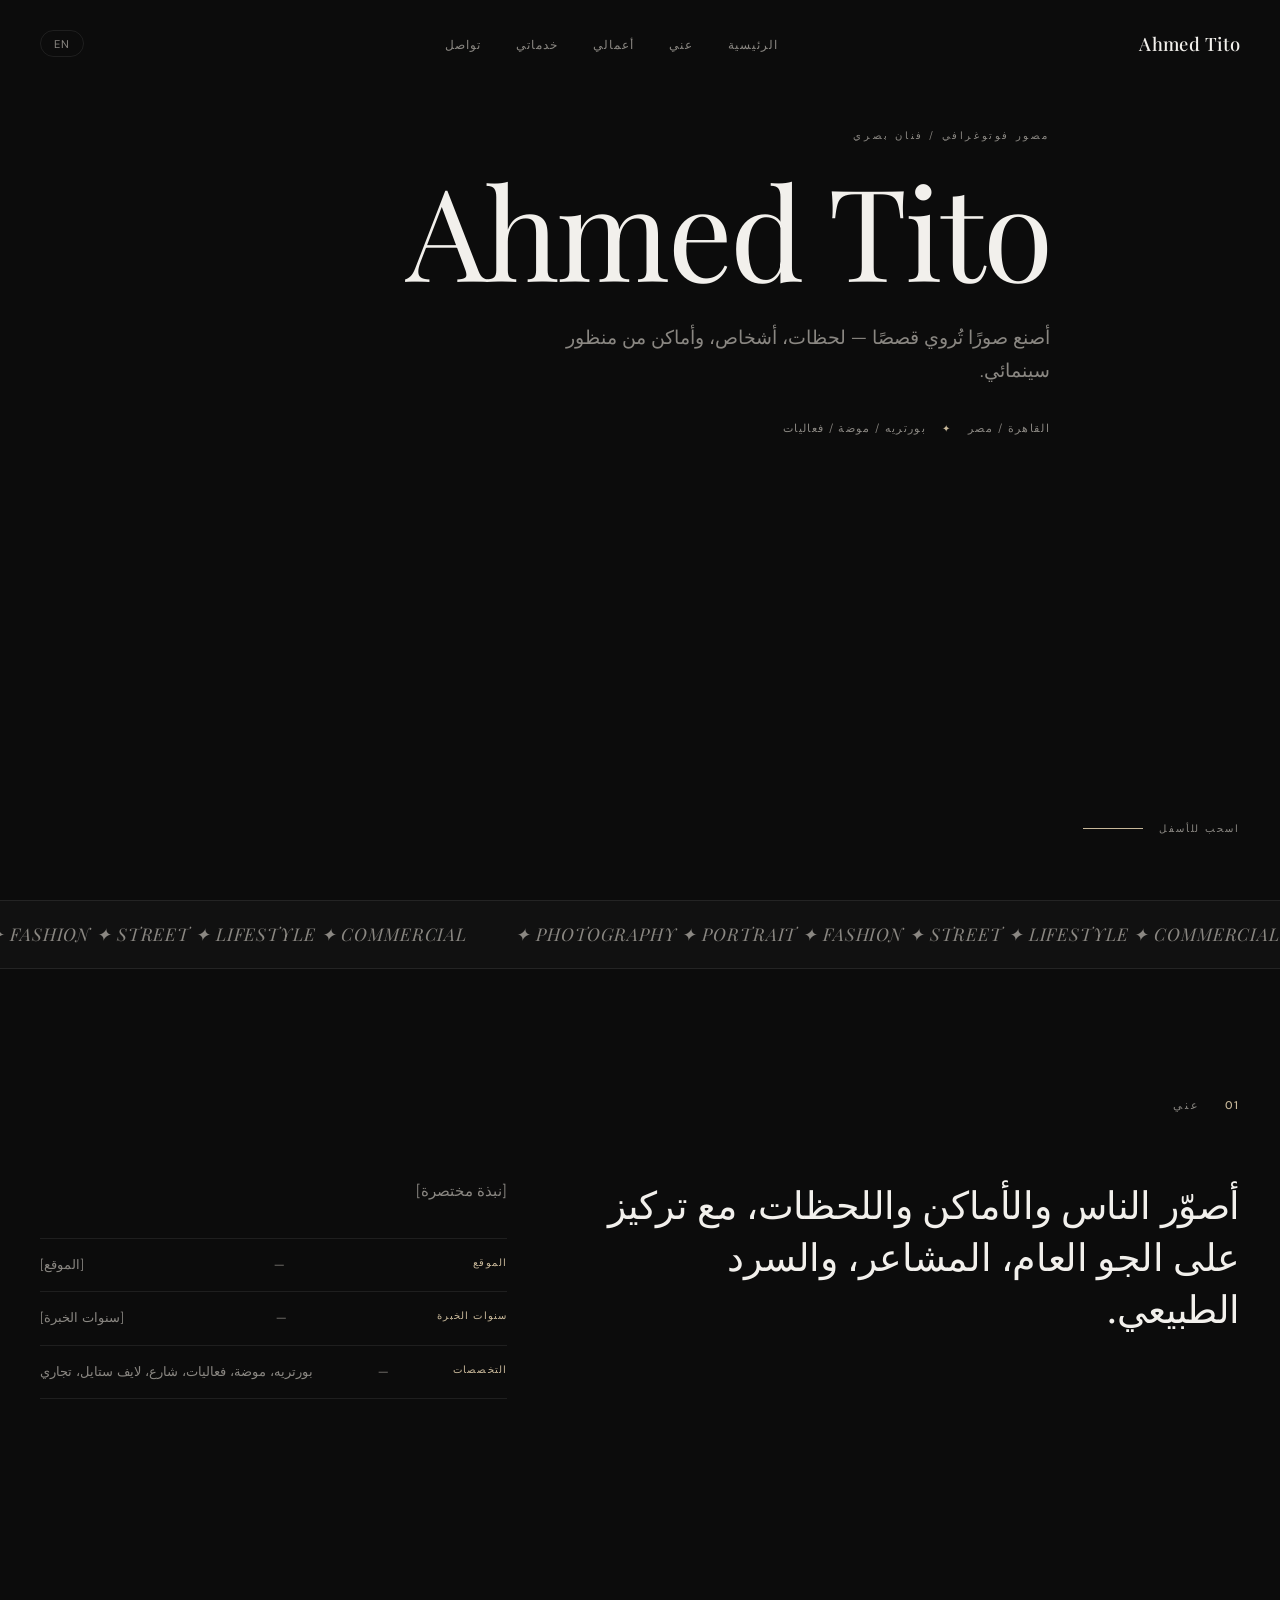
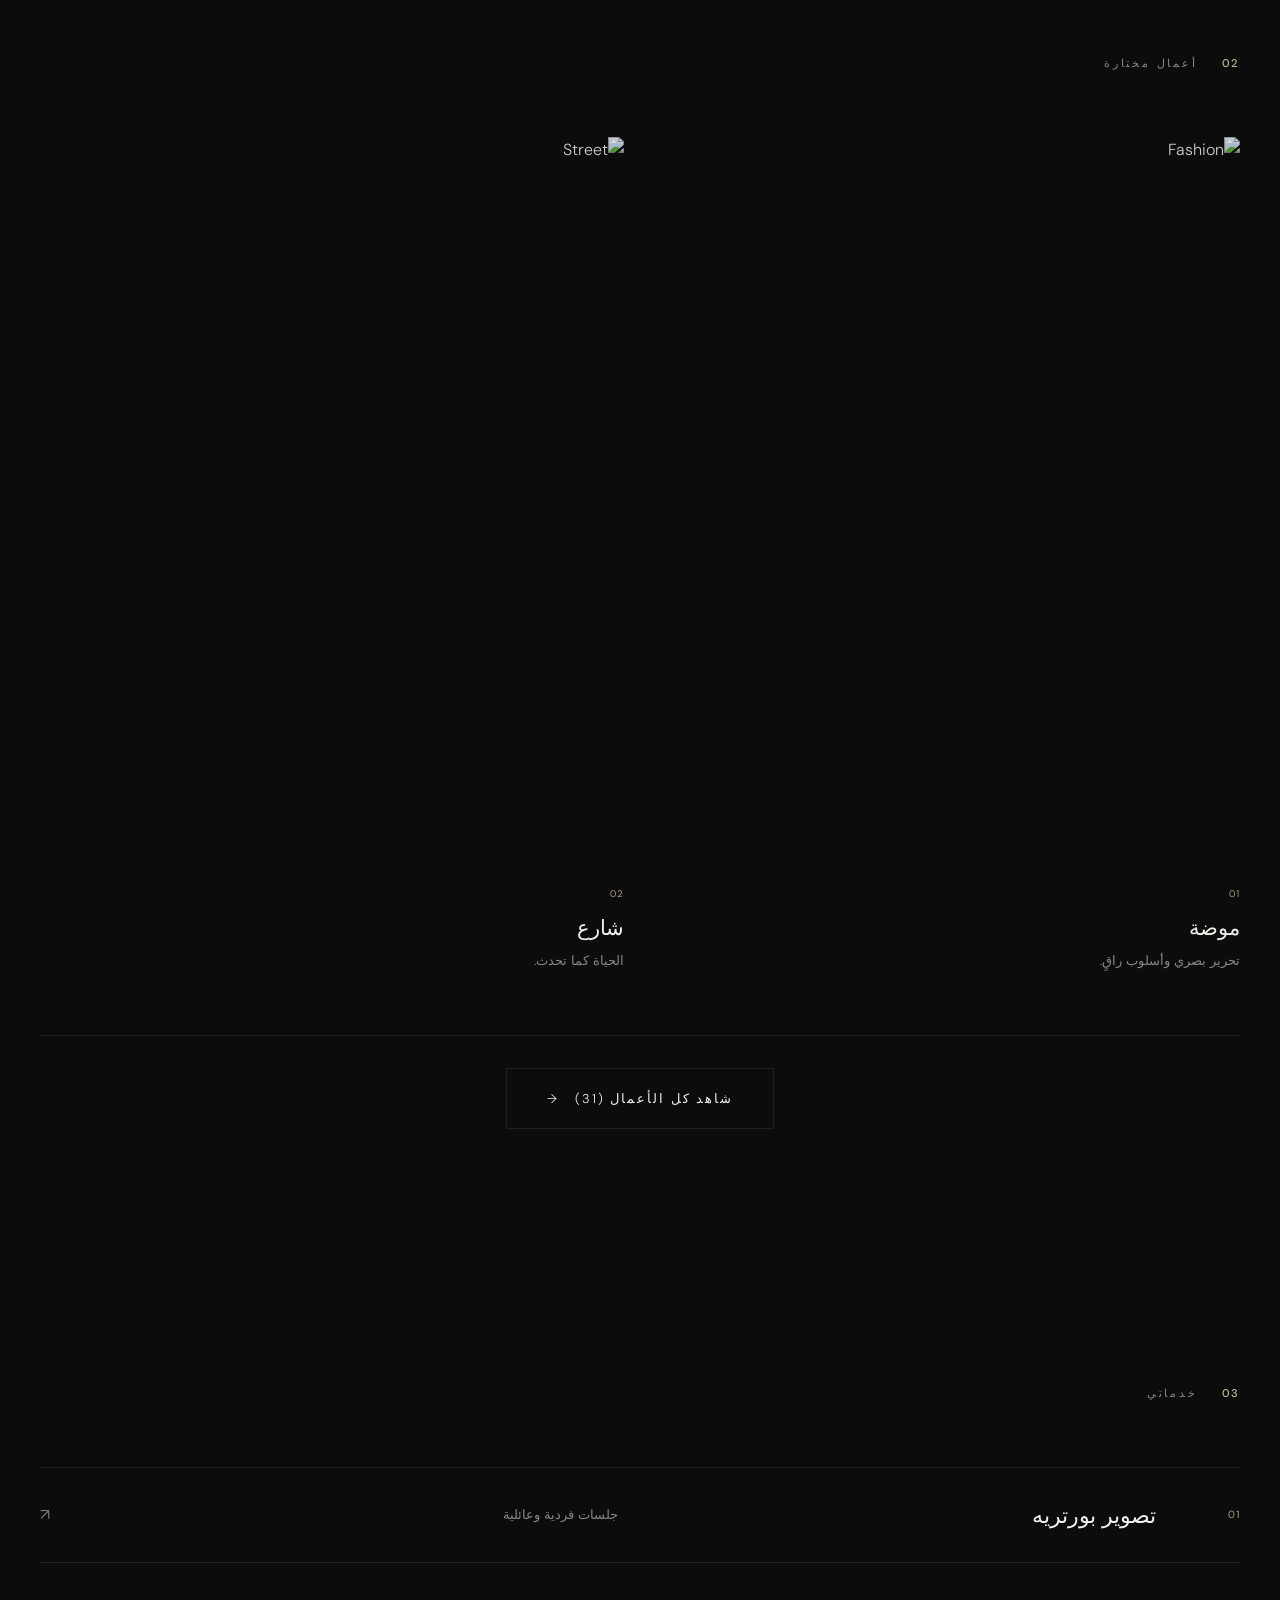
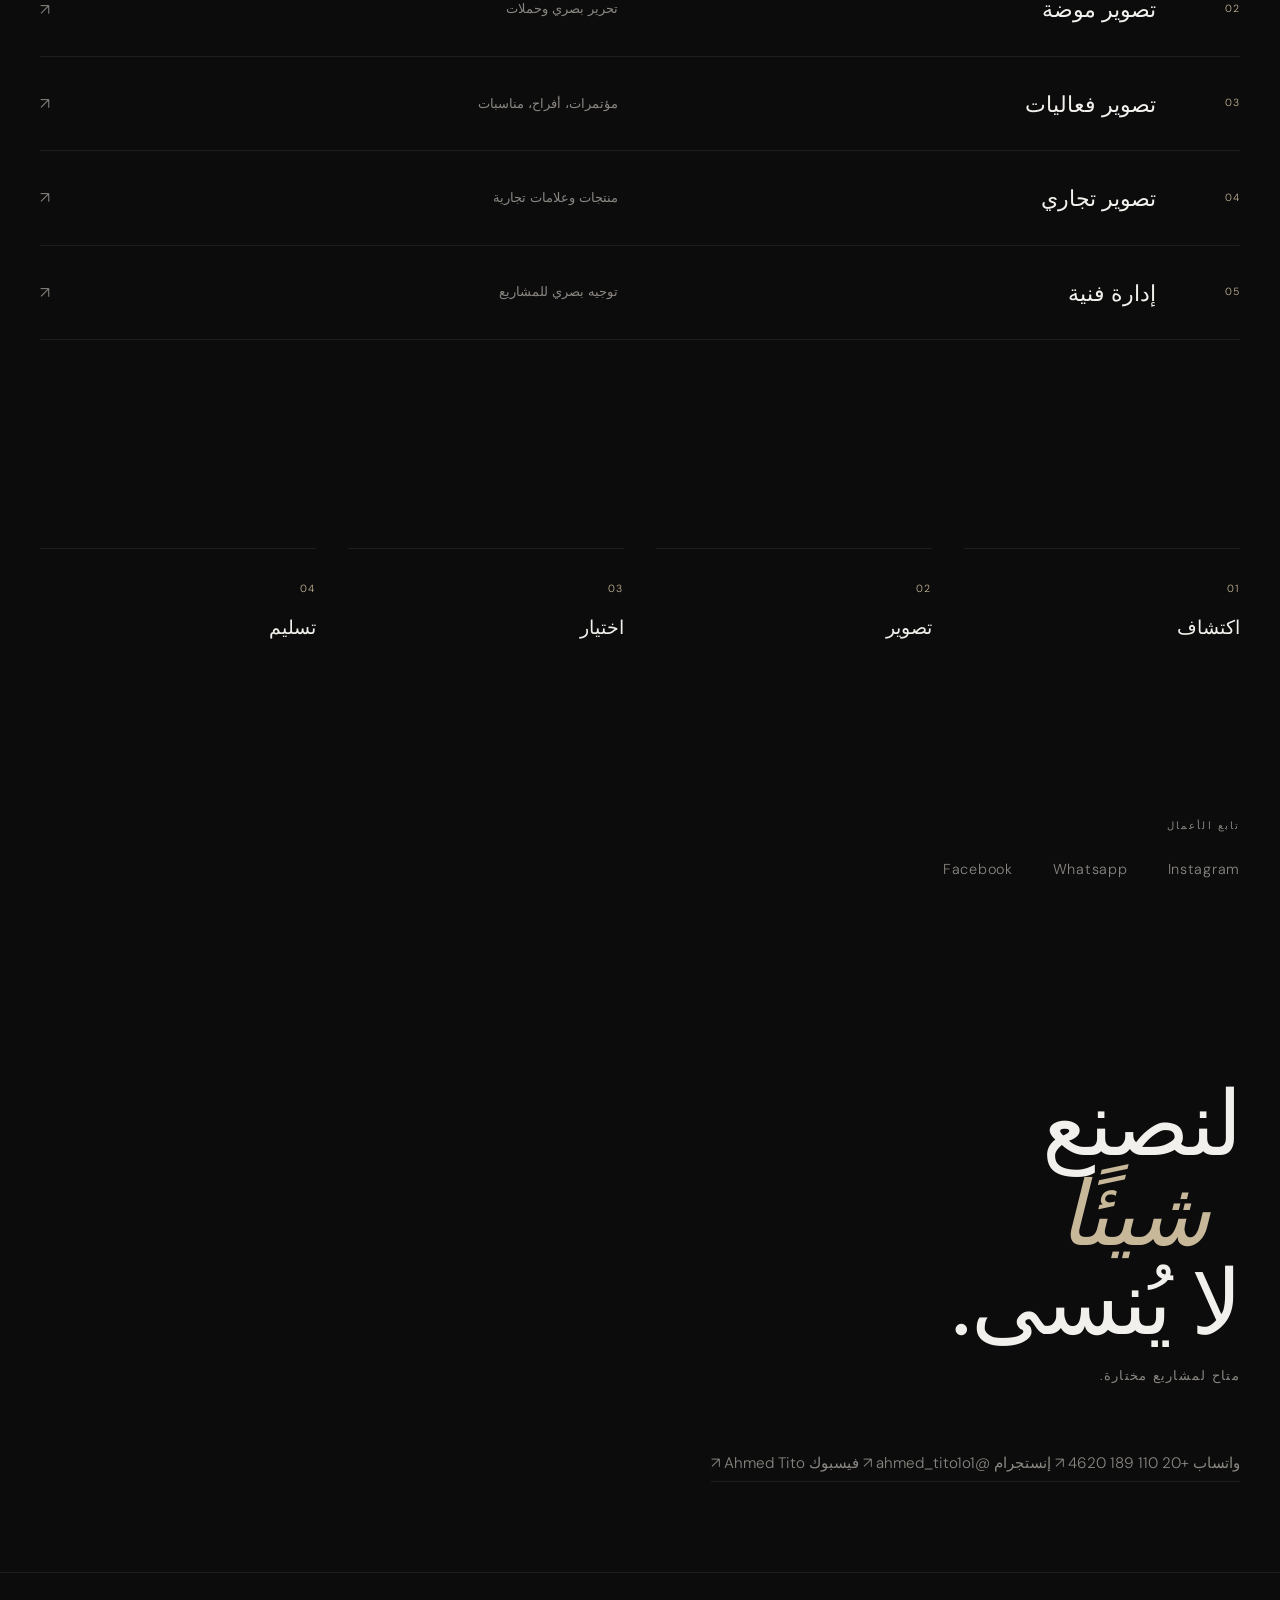
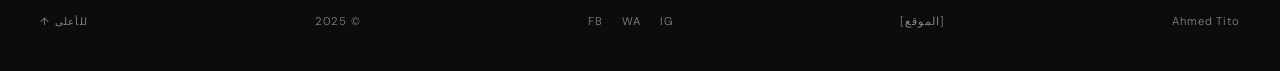
==== commit 898bffa2: "Update index.html" ====
--- a/index.html
+++ b/index.html
@@ -207,19 +207,22 @@
           <span data-i18n="contact.heading3">لا يُنسى.</span>
         </h2>
         <p class="contact-sub reveal" data-i18n="contact.sub">متاح لمشاريع مختارة.</p>
-        <div class="contact-grid">
-          <div class="contact-info reveal">
-            <a href="mailto:[EMAIL]" class="contact-link">[EMAIL]</a>
-            <a href="https://wa.me/[WHATSAPP]" class="contact-link">[WHATSAPP]</a>
-            <a href="[INSTAGRAM URL]" class="contact-link">[INSTAGRAM URL]</a>
-          </div>
-          <form class="contact-form reveal" id="contactForm">
-            <input type="text" name="name" placeholder="الاسم" data-i18n-placeholder="contact.name" required>
-            <input type="email" name="email" placeholder="البريد الإلكتروني" data-i18n-placeholder="contact.email" required>
-            <textarea name="message" rows="4" placeholder="الرسالة" data-i18n-placeholder="contact.message" required></textarea>
-            <button type="submit" data-i18n="contact.send">إرسال الاستفسار</button>
-            <p class="form-status" id="formStatus"></p>
-          </form>
+        <div class="contact-links reveal">
+          <a href="https://wa.me/201101894620" target="_blank" rel="noopener" class="contact-link">
+            <span class="contact-link-label" data-i18n="contact.whatsapp">واتساب</span>
+            <span class="contact-link-value">+20 110 189 4620</span>
+            <span class="contact-arrow">↗</span>
+          </a>
+          <a href="https://www.instagram.com/ahmed_tito1o1?stkn=a3NheTdzNTJlb2Q=" target="_blank" rel="noopener" class="contact-link">
+            <span class="contact-link-label" data-i18n="contact.instagram">إنستجرام</span>
+            <span class="contact-link-value">@ahmed_tito1o1</span>
+            <span class="contact-arrow">↗</span>
+          </a>
+          <a href="https://www.facebook.com/profile.php?id=61573148233353" target="_blank" rel="noopener" class="contact-link">
+            <span class="contact-link-label" data-i18n="contact.facebook">فيسبوك</span>
+            <span class="contact-link-value">Ahmed Tito</span>
+            <span class="contact-arrow">↗</span>
+          </a>
         </div>
       </div>
     </section>
@@ -231,9 +234,9 @@
       <span>Ahmed Tito</span>
       <span data-i18n="footer.location">[الموقع]</span>
       <div class="footer-social">
-        <a href="https://www.instagram.com/ahmed_tito1o1?stkn=a3NheTdzNTJlb2Q=">Instagram</a>
-        <a href="https://wa.me/201101894620">whatsapp</a>
-        <a href="https://www.facebook.com/profile.php?id=61573148233353">Facebook</a>
+        <a href="https://www.instagram.com/ahmed_tito1o1?stkn=a3NheTdzNTJlb2Q=" target="_blank" rel="noopener">IG</a>
+        <a href="https://wa.me/201101894620" target="_blank" rel="noopener">WA</a>
+        <a href="https://www.facebook.com/profile.php?id=61573148233353" target="_blank" rel="noopener">FB</a>
       </div>
       <span class="footer-copy">© 2025</span>
       <button class="back-to-top" id="backToTop" data-i18n="footer.top">للأعلى ↑</button>
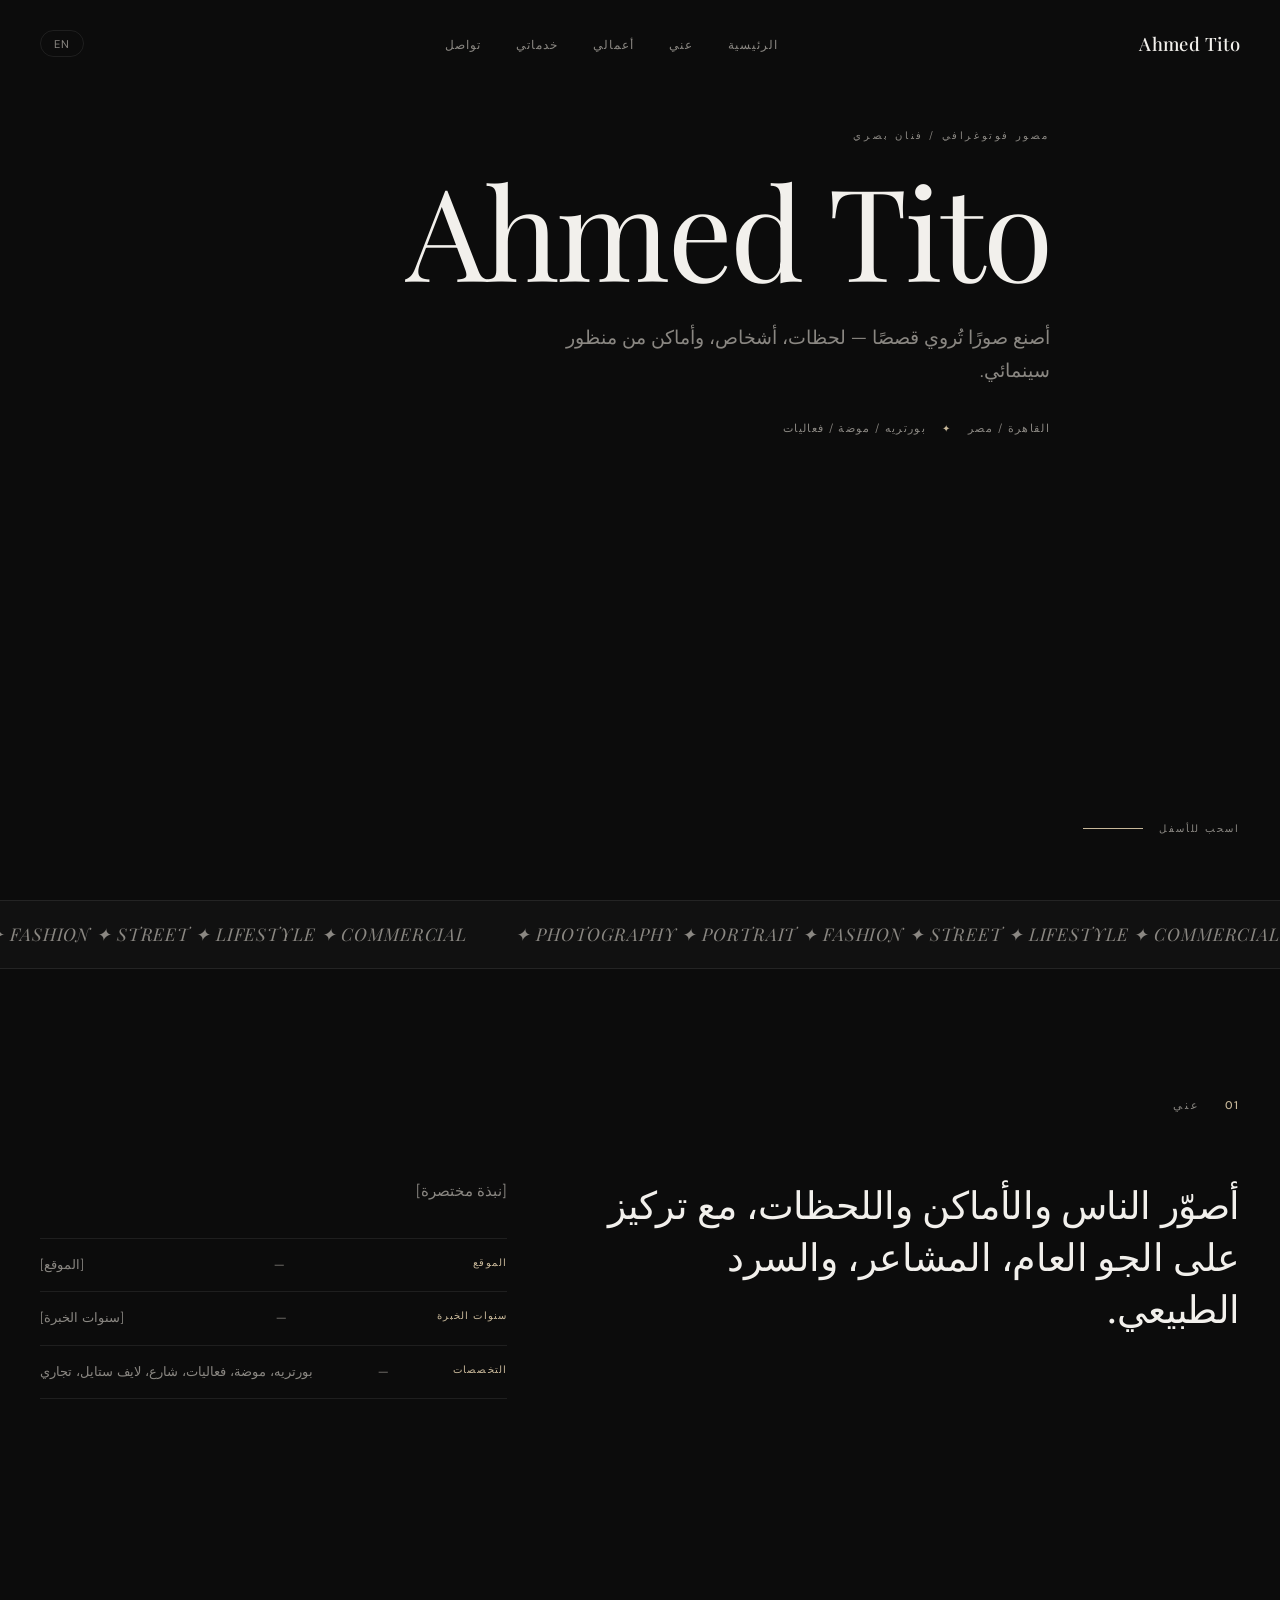
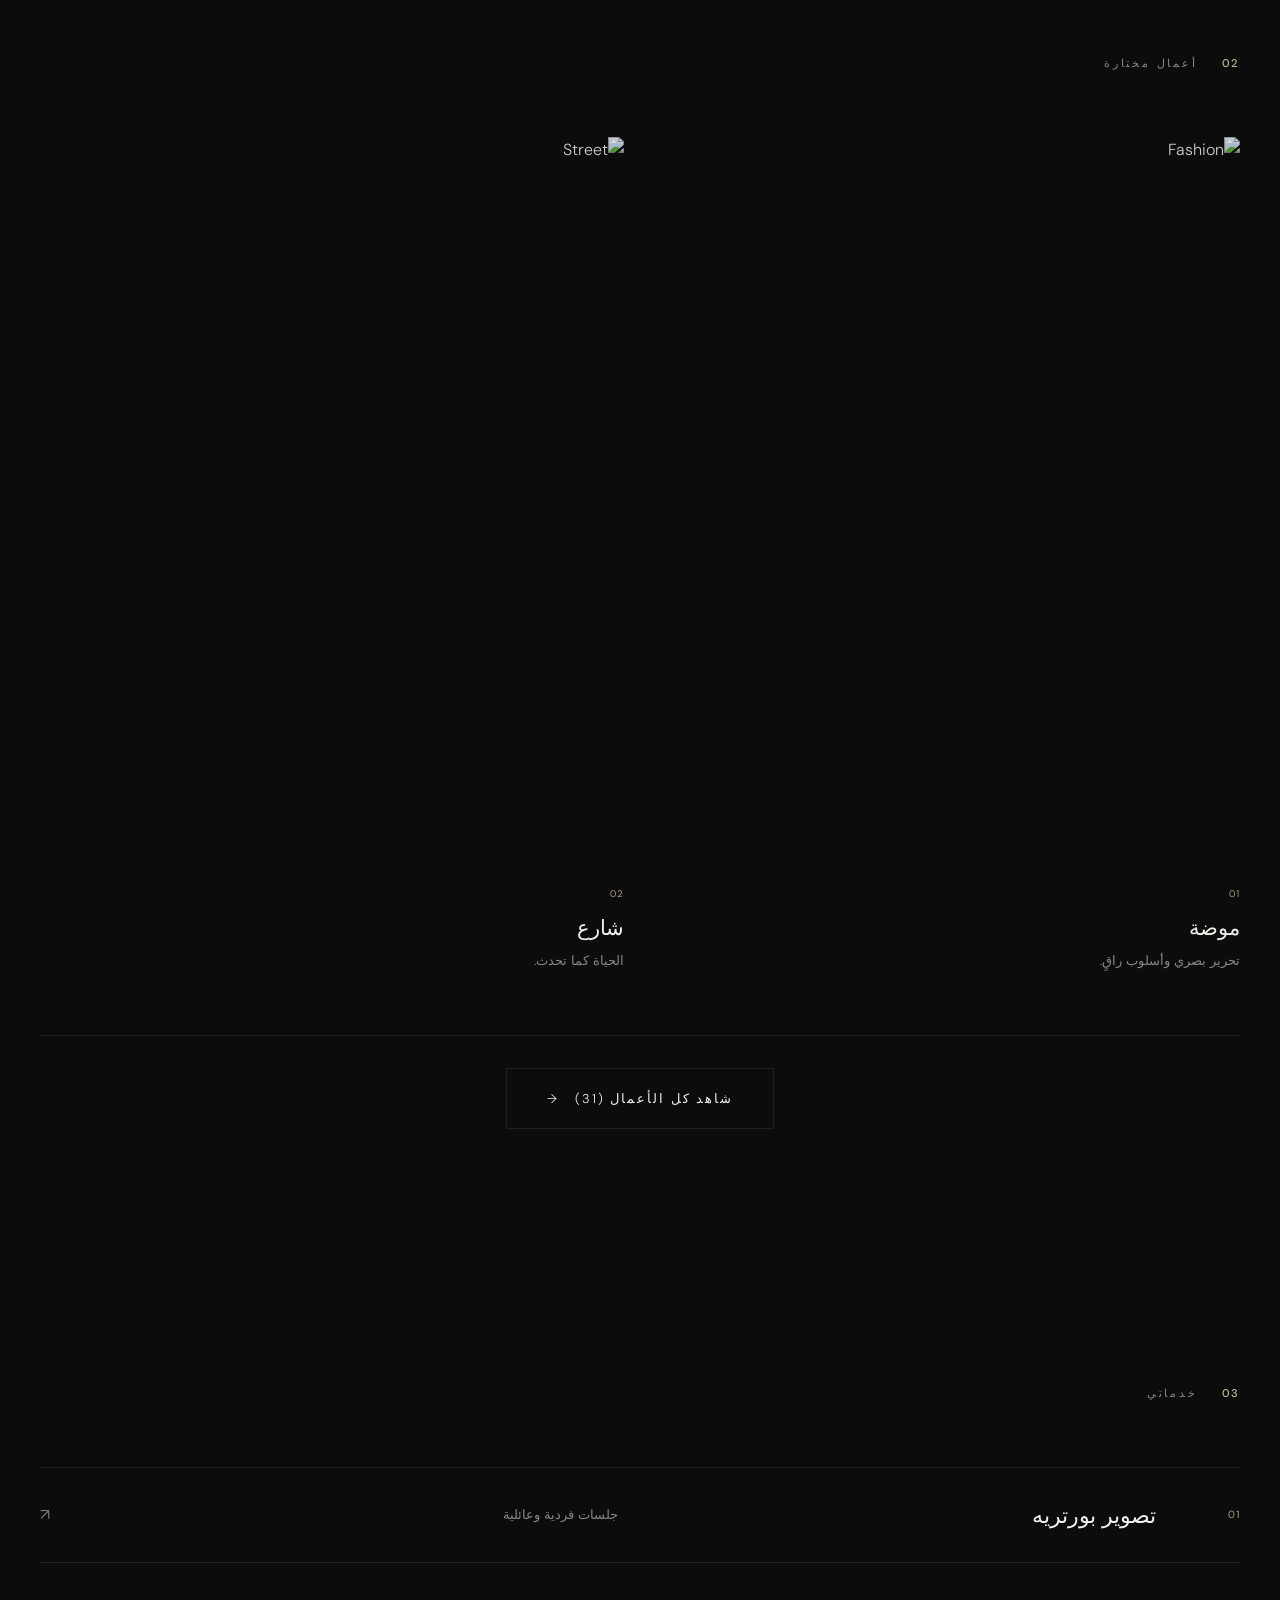
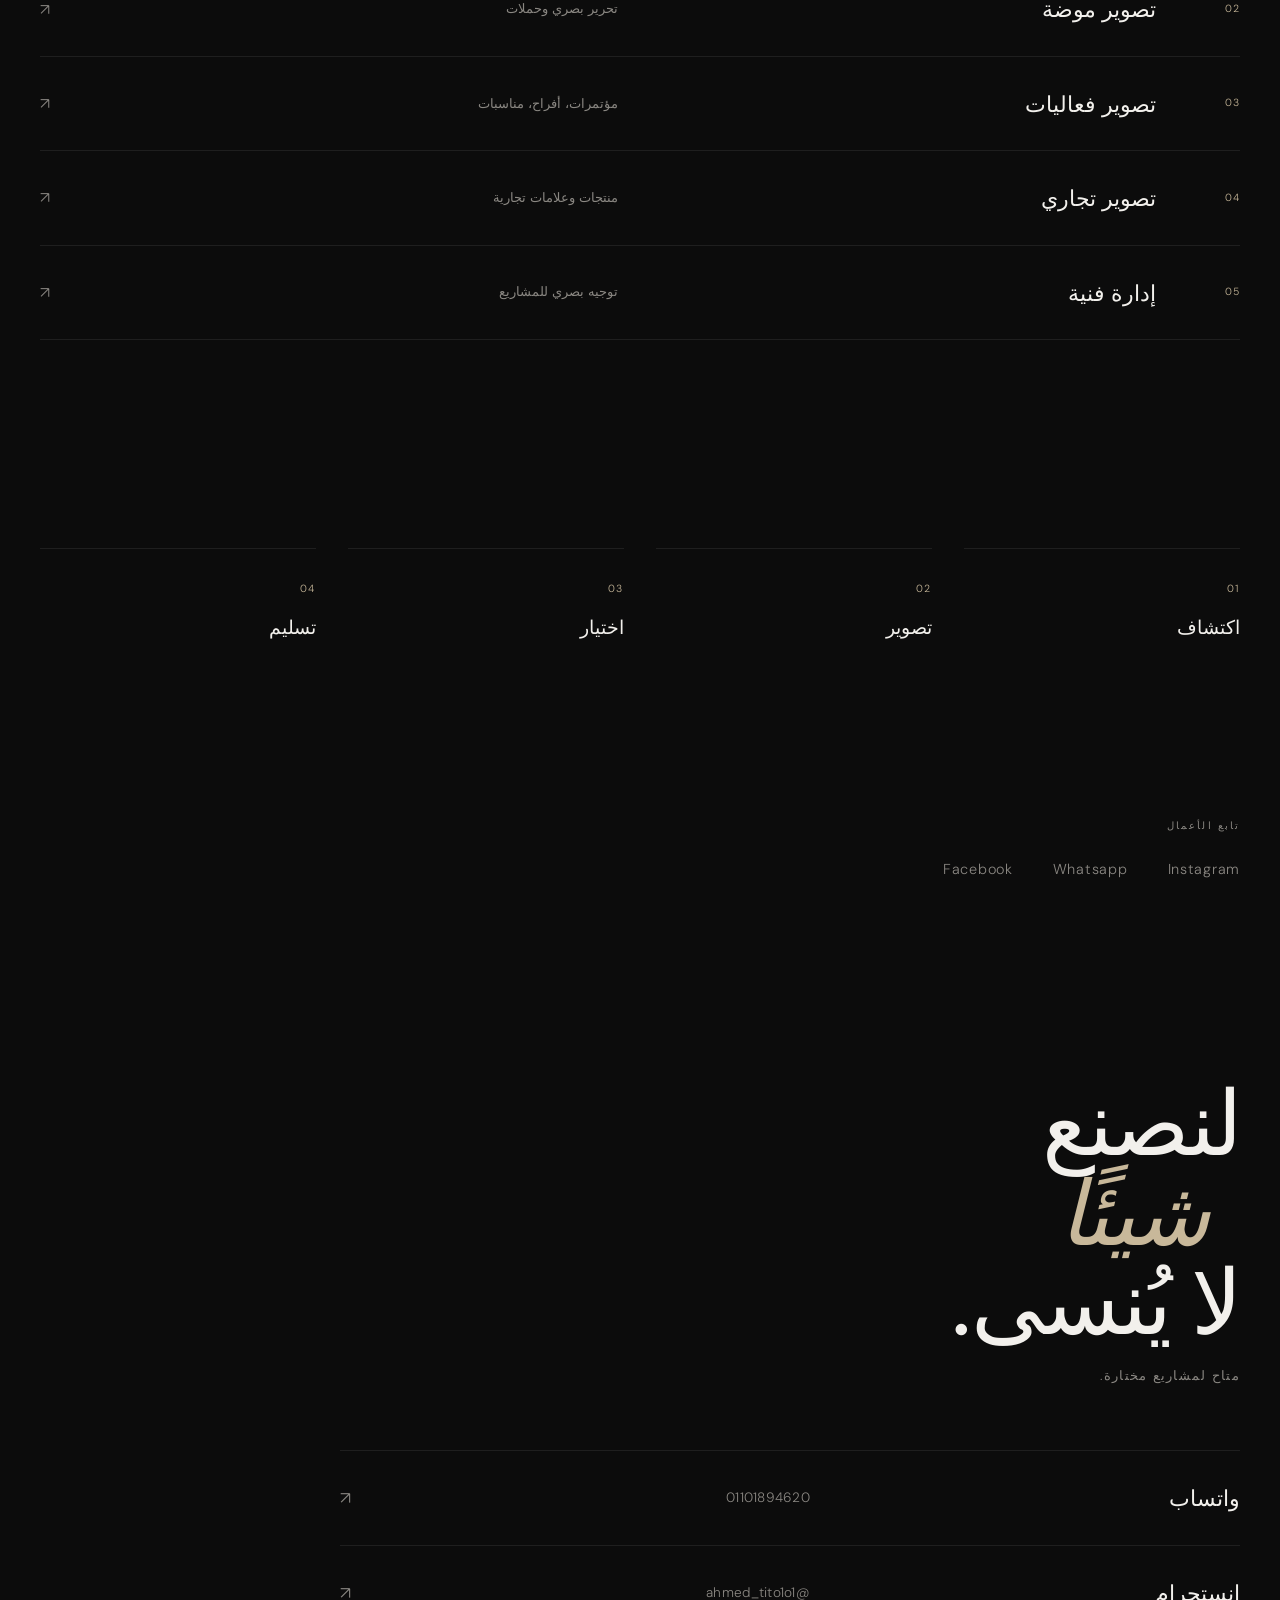
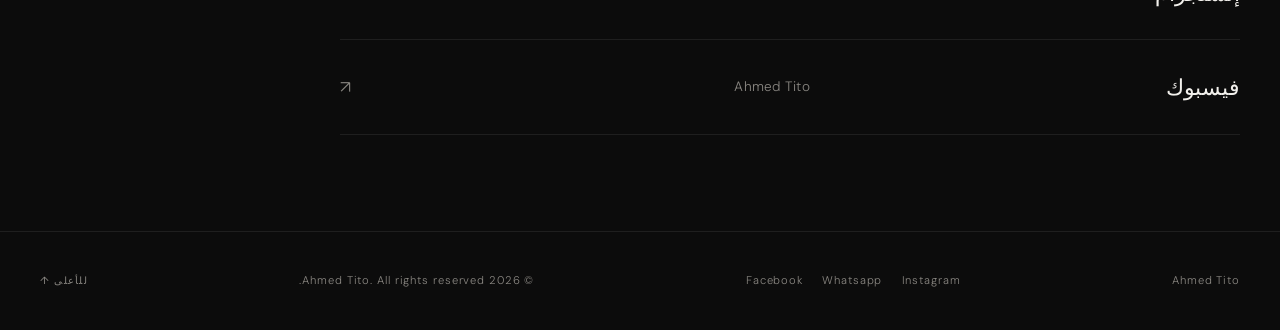
==== commit 0dff6a04: "Update index.html" ====
--- a/index.html
+++ b/index.html
@@ -210,7 +210,7 @@
         <div class="contact-links reveal">
           <a href="https://wa.me/201101894620" target="_blank" rel="noopener" class="contact-link">
             <span class="contact-link-label" data-i18n="contact.whatsapp">واتساب</span>
-            <span class="contact-link-value">+20 110 189 4620</span>
+            <span class="contact-link-value">01101894620</span>
             <span class="contact-arrow">↗</span>
           </a>
           <a href="https://www.instagram.com/ahmed_tito1o1?stkn=a3NheTdzNTJlb2Q=" target="_blank" rel="noopener" class="contact-link">
@@ -232,13 +232,12 @@
   <footer class="site-footer">
     <div class="container footer-inner">
       <span>Ahmed Tito</span>
-      <span data-i18n="footer.location">[الموقع]</span>
       <div class="footer-social">
-        <a href="https://www.instagram.com/ahmed_tito1o1?stkn=a3NheTdzNTJlb2Q=" target="_blank" rel="noopener">IG</a>
-        <a href="https://wa.me/201101894620" target="_blank" rel="noopener">WA</a>
-        <a href="https://www.facebook.com/profile.php?id=61573148233353" target="_blank" rel="noopener">FB</a>
-      </div>
-      <span class="footer-copy">© 2025</span>
+        <a href="https://www.instagram.com/ahmed_tito1o1?stkn=a3NheTdzNTJlb2Q=" target="_blank" rel="noopener">Instagram</a>
+        <a href="https://wa.me/201101894620" target="_blank" rel="noopener">Whatsapp</a>
+        <a href="https://www.facebook.com/profile.php?id=61573148233353" target="_blank" rel="noopener">Facebook</a>
+      </div>
+      <span class="footer-copy">© 2026 Ahmed Tito. All rights reserved.</span>
       <button class="back-to-top" id="backToTop" data-i18n="footer.top">للأعلى ↑</button>
     </div>
   </footer>
--- a/css/style.css
+++ b/css/style.css
@@ -53,7 +53,8 @@
 .menu-toggle,
 .gallery-cta-btn,
 .filter-btn,
-.back-link {
+.back-link,
+.contact-link {
   cursor: pointer;
 }
 
@@ -417,45 +418,52 @@
   text-transform: uppercase; color: var(--muted);
   margin-bottom: 4rem;
 }
-.contact-grid {
-  display: grid; grid-template-columns: 1fr 1.2fr; gap: 5rem;
-}
-.contact-info { display: flex; flex-direction: column; gap: 1.5rem; }
+
+/* Contact links list (editorial style) */
+.contact-links {
+  display: flex;
+  flex-direction: column;
+  border-top: 1px solid var(--border);
+  max-width: 900px;
+}
 .contact-link {
-  font-size: 0.95rem; color: var(--muted);
+  display: grid;
+  grid-template-columns: 1fr 1fr 40px;
+  align-items: center;
+  gap: 1.5rem;
+  padding: 1.8rem 0;
+  border-bottom: 1px solid var(--border);
+  transition: padding 0.4s var(--ease-out);
+  position: relative;
+}
+.contact-link:hover {
+  padding-left: 1rem;
+  padding-right: 1rem;
+}
+.contact-link-label {
+  font-family: var(--font-display);
+  font-size: 1.4rem;
+  font-weight: 400;
+  color: var(--text);
   transition: color 0.3s;
-  border-bottom: 1px solid var(--border);
-  padding-bottom: 0.5rem; width: fit-content;
-}
-.contact-link:hover { color: var(--text); border-bottom-color: var(--accent); }
-.contact-form { display: flex; flex-direction: column; gap: 1.5rem; }
-.contact-form input,
-.contact-form textarea {
-  background: transparent; border: none;
-  border-bottom: 1px solid var(--border);
-  padding: 0.8rem 0; color: var(--text);
-  font-family: inherit; font-size: 0.9rem;
-  outline: none; transition: border-color 0.3s; resize: vertical;
-}
-.contact-form input:focus,
-.contact-form textarea:focus { border-bottom-color: var(--accent); }
-.contact-form input::placeholder,
-.contact-form textarea::placeholder {
-  color: var(--muted); font-size: 0.8rem; letter-spacing: 0.05em;
-}
-.contact-form button {
-  align-self: flex-start; margin-top: 0.5rem;
-  padding: 0.8rem 2.5rem; border: 1px solid var(--border);
-  font-size: 0.75rem; letter-spacing: 0.15em;
-  text-transform: uppercase; color: var(--text);
-  transition: background 0.3s, border-color 0.3s, color 0.3s;
-}
-.contact-form button:hover {
-  background: var(--text); color: var(--bg); border-color: var(--text);
-}
-.form-status {
-  font-size: 0.75rem; color: var(--accent);
-  min-height: 1.2em; transition: opacity 0.3s;
+}
+.contact-link-value {
+  font-size: 0.85rem;
+  color: var(--muted);
+  letter-spacing: 0.02em;
+  transition: color 0.3s;
+}
+.contact-arrow {
+  font-size: 1.1rem;
+  color: var(--muted);
+  justify-self: end;
+  transition: transform 0.3s var(--ease-out), color 0.3s;
+}
+.contact-link:hover .contact-link-label { color: var(--accent); }
+.contact-link:hover .contact-link-value { color: var(--text); }
+.contact-link:hover .contact-arrow {
+  transform: translate(4px, -4px);
+  color: var(--accent);
 }
 
 /* ---------- FOOTER ---------- */
@@ -495,6 +503,13 @@
 html[dir="rtl"] .gallery-cta-btn:hover .cta-arrow {
   transform: translateX(-6px);
 }
+html[dir="rtl"] .contact-link:hover .contact-arrow {
+  transform: translate(-4px, -4px);
+}
+html[dir="rtl"] .contact-link:hover {
+  padding-left: 1rem;
+  padding-right: 1rem;
+}
 
 /* ---------- RESPONSIVE ---------- */
 @media (max-width: 1200px) {
@@ -504,7 +519,6 @@
 @media (max-width: 992px) {
   .container { padding: 0 1.8rem; }
   .about-grid { grid-template-columns: 1fr; gap: 3rem; }
-  .contact-grid { grid-template-columns: 1fr; gap: 3rem; }
   .work-preview-grid { grid-template-columns: 1fr; gap: 2rem; }
   .process-grid { grid-template-columns: repeat(2, 1fr); }
 }
@@ -541,6 +555,15 @@
   .contact-heading span:nth-child(2) { padding-left: 0; padding-right: 1rem; }
   .footer-inner { flex-direction: column; align-items: flex-start; gap: 1rem; }
   .gallery-cta-btn { padding: 1rem 1.8rem; font-size: 0.75rem; }
+
+  /* Contact links on mobile */
+  .contact-link {
+    grid-template-columns: 1fr 30px;
+    gap: 0.8rem;
+    padding: 1.4rem 0;
+  }
+  .contact-link-value { display: none; }
+  .contact-link-label { font-size: 1.1rem; }
 }
 
 @media (max-width: 576px) {
@@ -549,5 +572,4 @@
   .process-grid { grid-template-columns: 1fr; }
   .contact-heading { font-size: clamp(2rem, 10vw, 3rem); }
   .social-links { flex-direction: column; gap: 1rem; }
-  .contact-form button { width: 100%; text-align: center; }
-}
+}
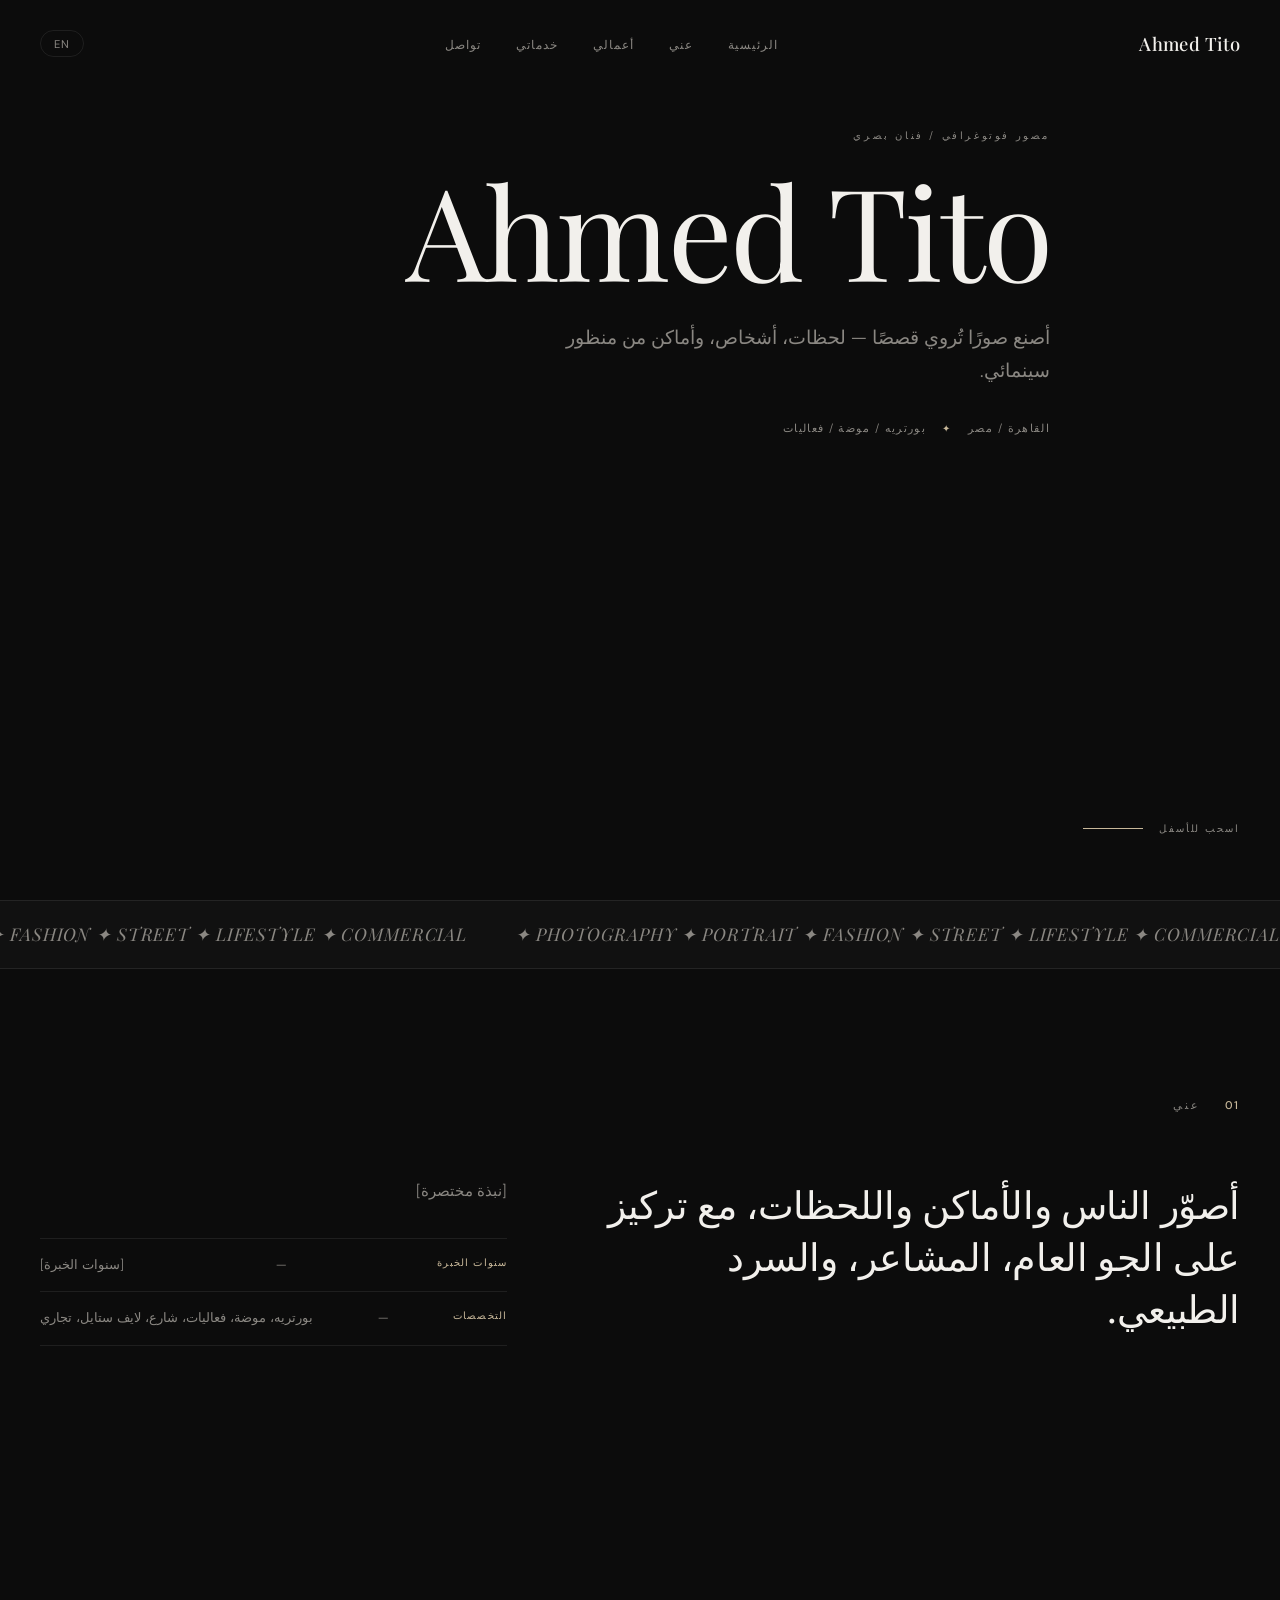
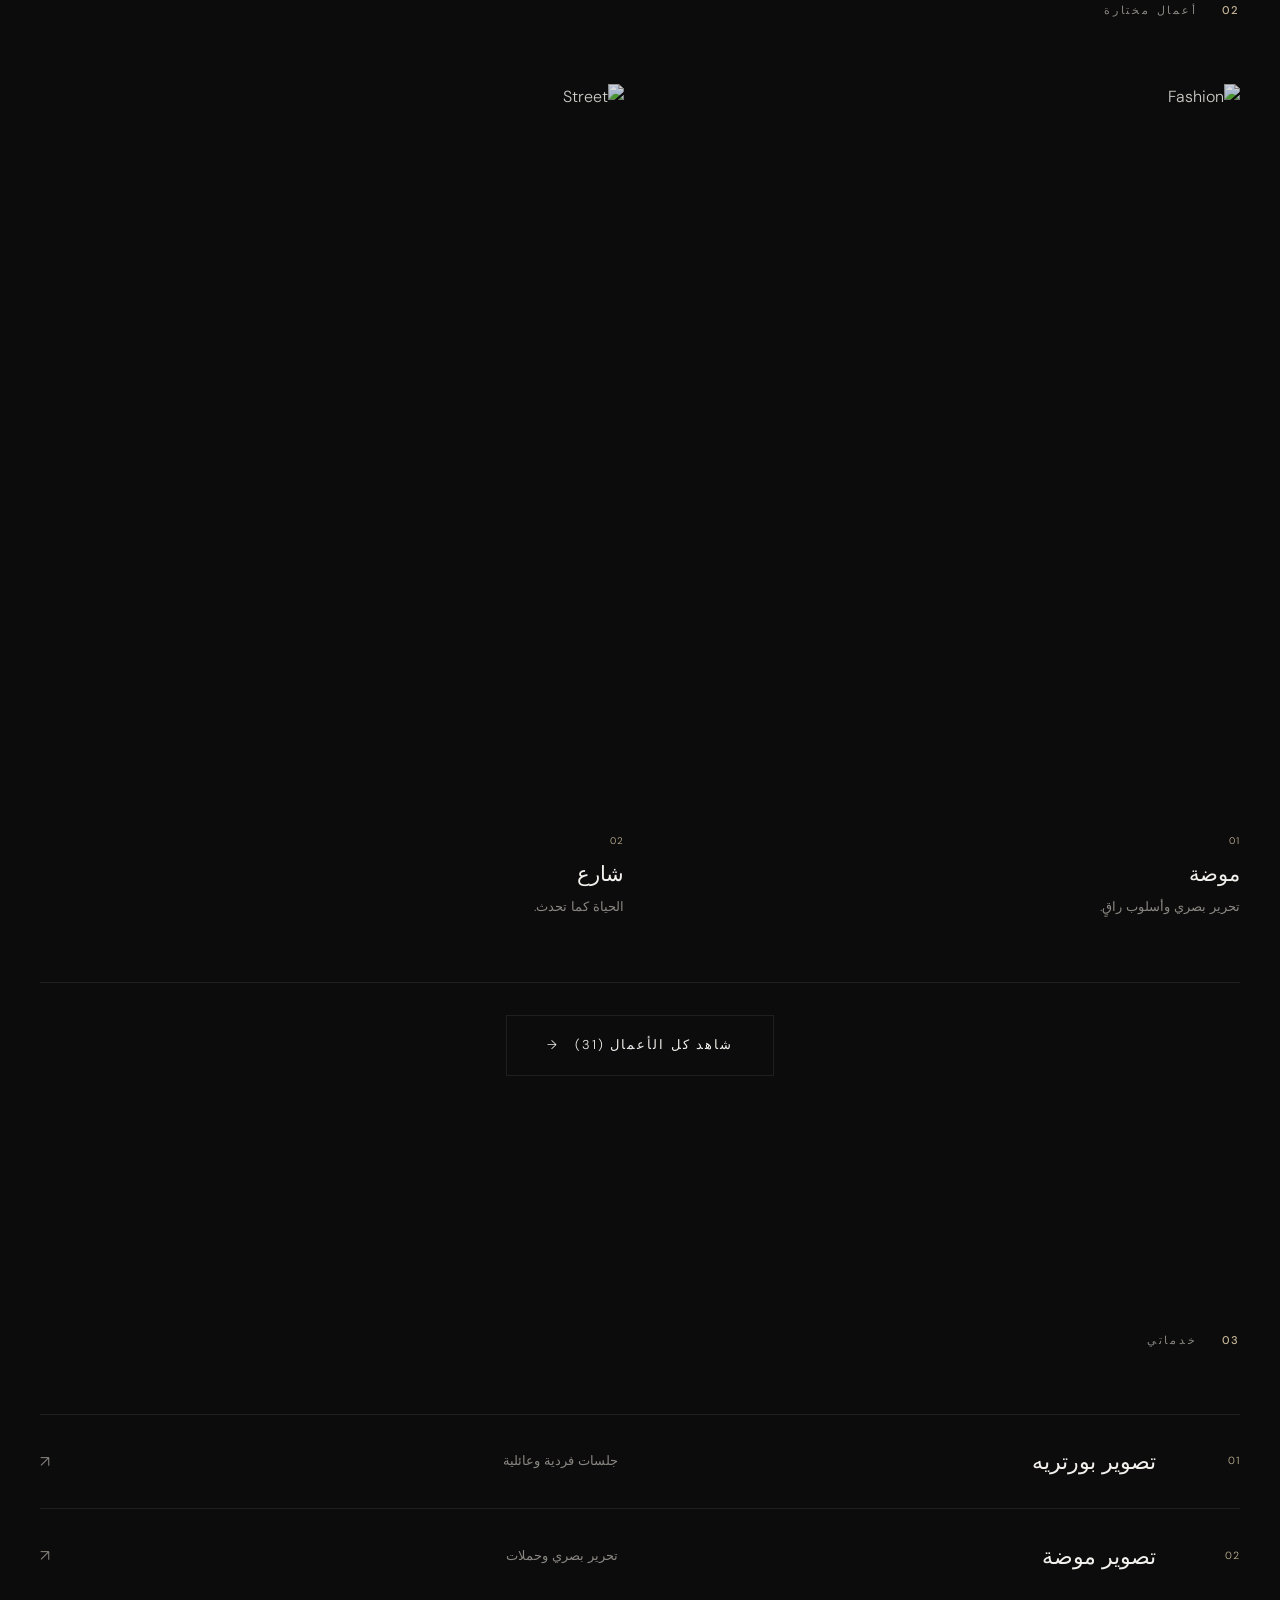
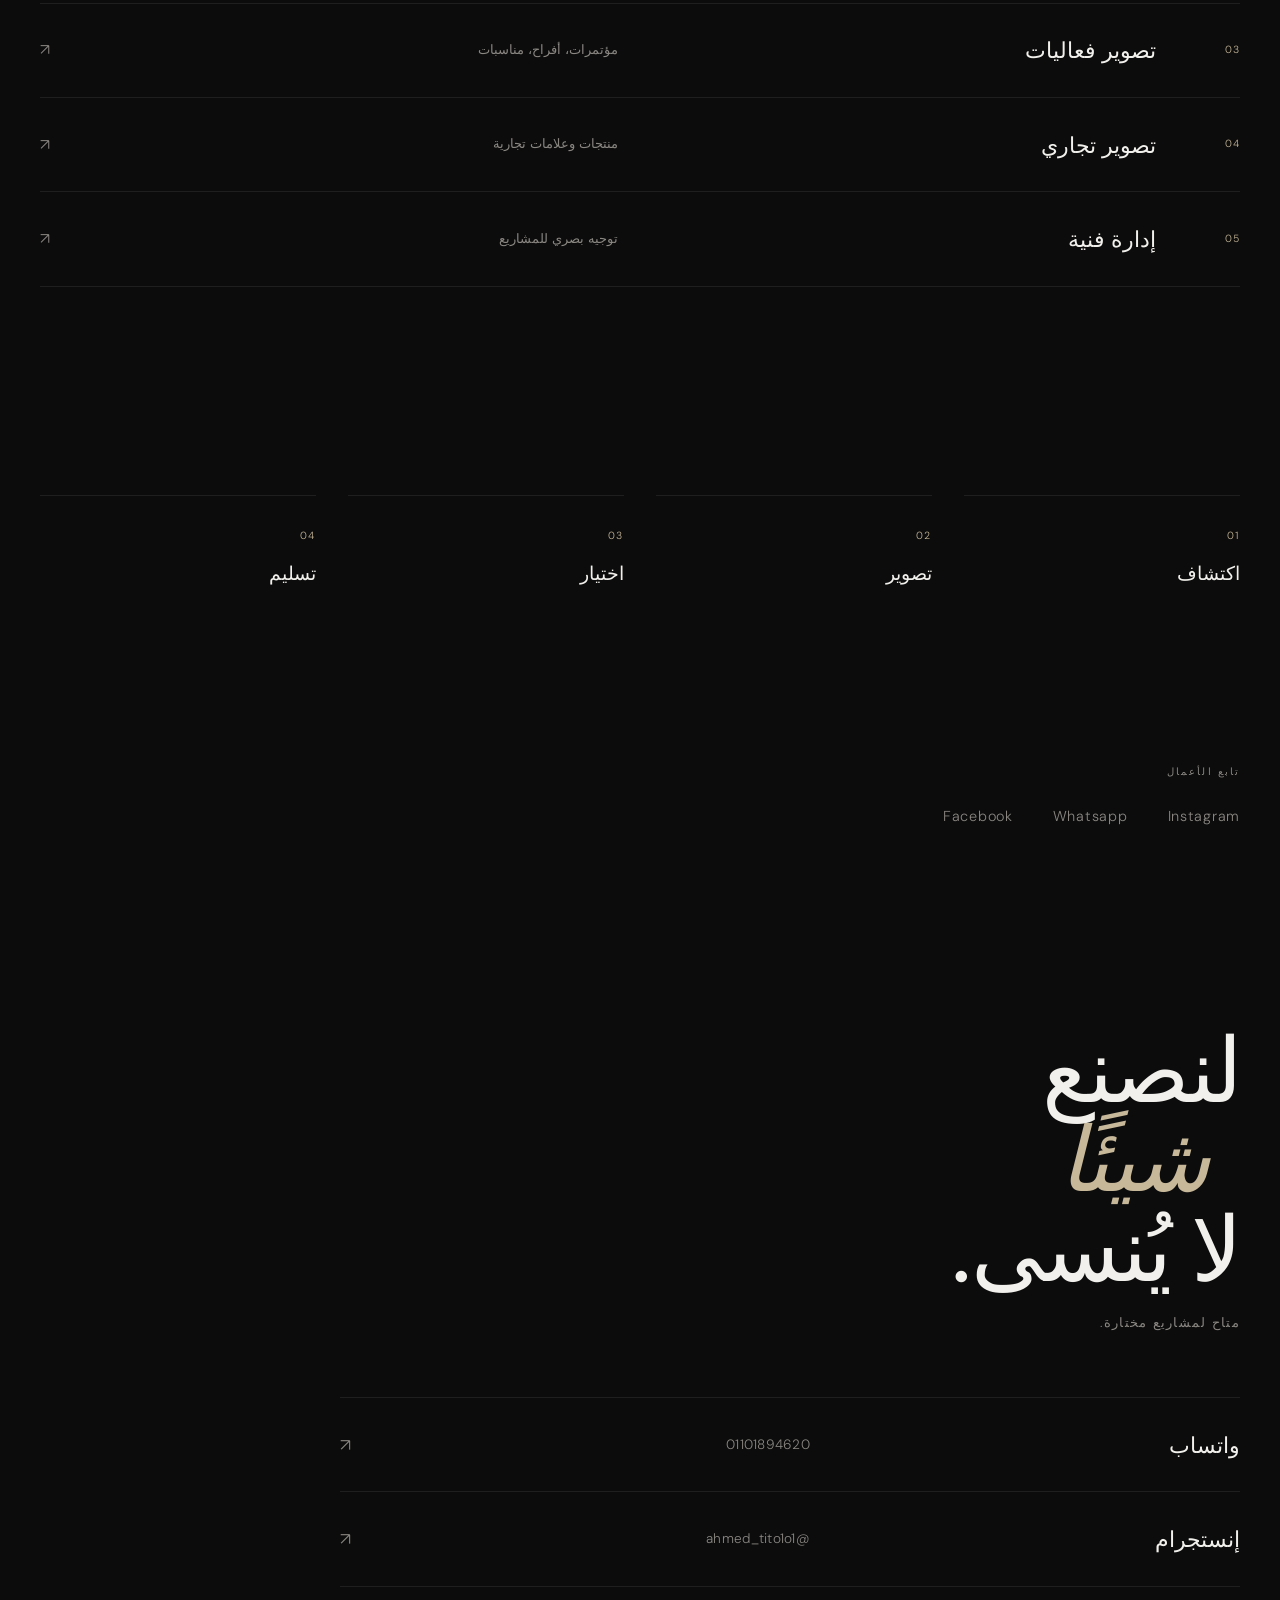
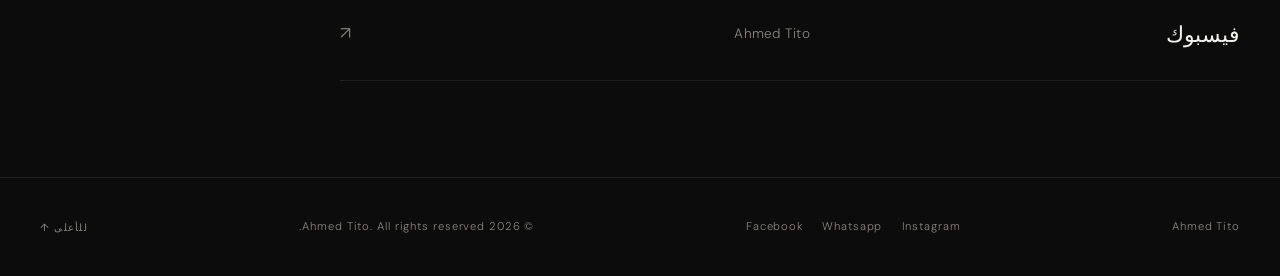
==== commit 05f607be: "Update index.html" ====
--- a/index.html
+++ b/index.html
@@ -81,7 +81,6 @@
           <div class="about-details reveal">
             <p data-i18n="about.bio">[نبذة مختصرة]</p>
             <ul class="about-list">
-              <li><span data-i18n="about.locationLabel">الموقع</span> — <span data-i18n="about.locationValue">[الموقع]</span></li>
               <li><span data-i18n="about.expLabel">سنوات الخبرة</span> — <span data-i18n="about.expValue">[سنوات الخبرة]</span></li>
               <li><span data-i18n="about.specLabel">التخصصات</span> — <span data-i18n="about.specValue">بورتريه، موضة، فعاليات، شارع، لايف ستايل، تجاري</span></li>
             </ul>
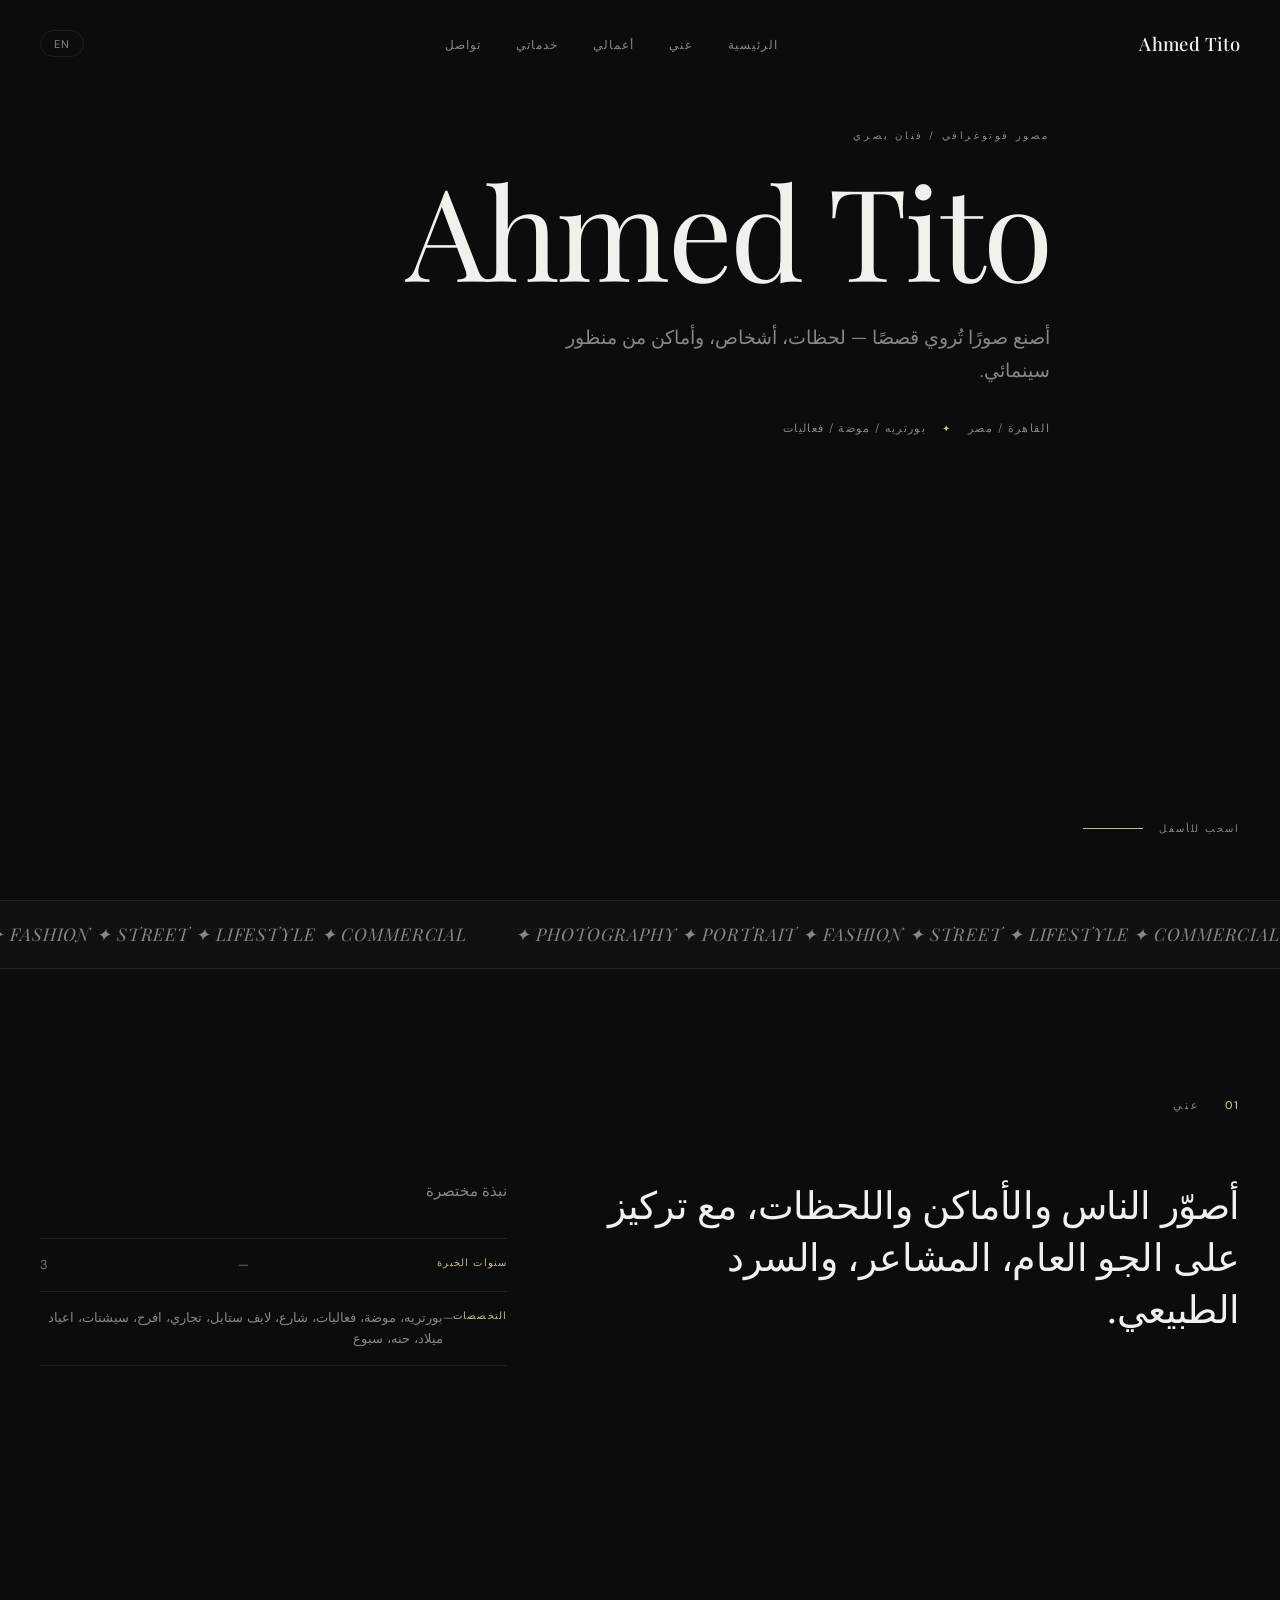
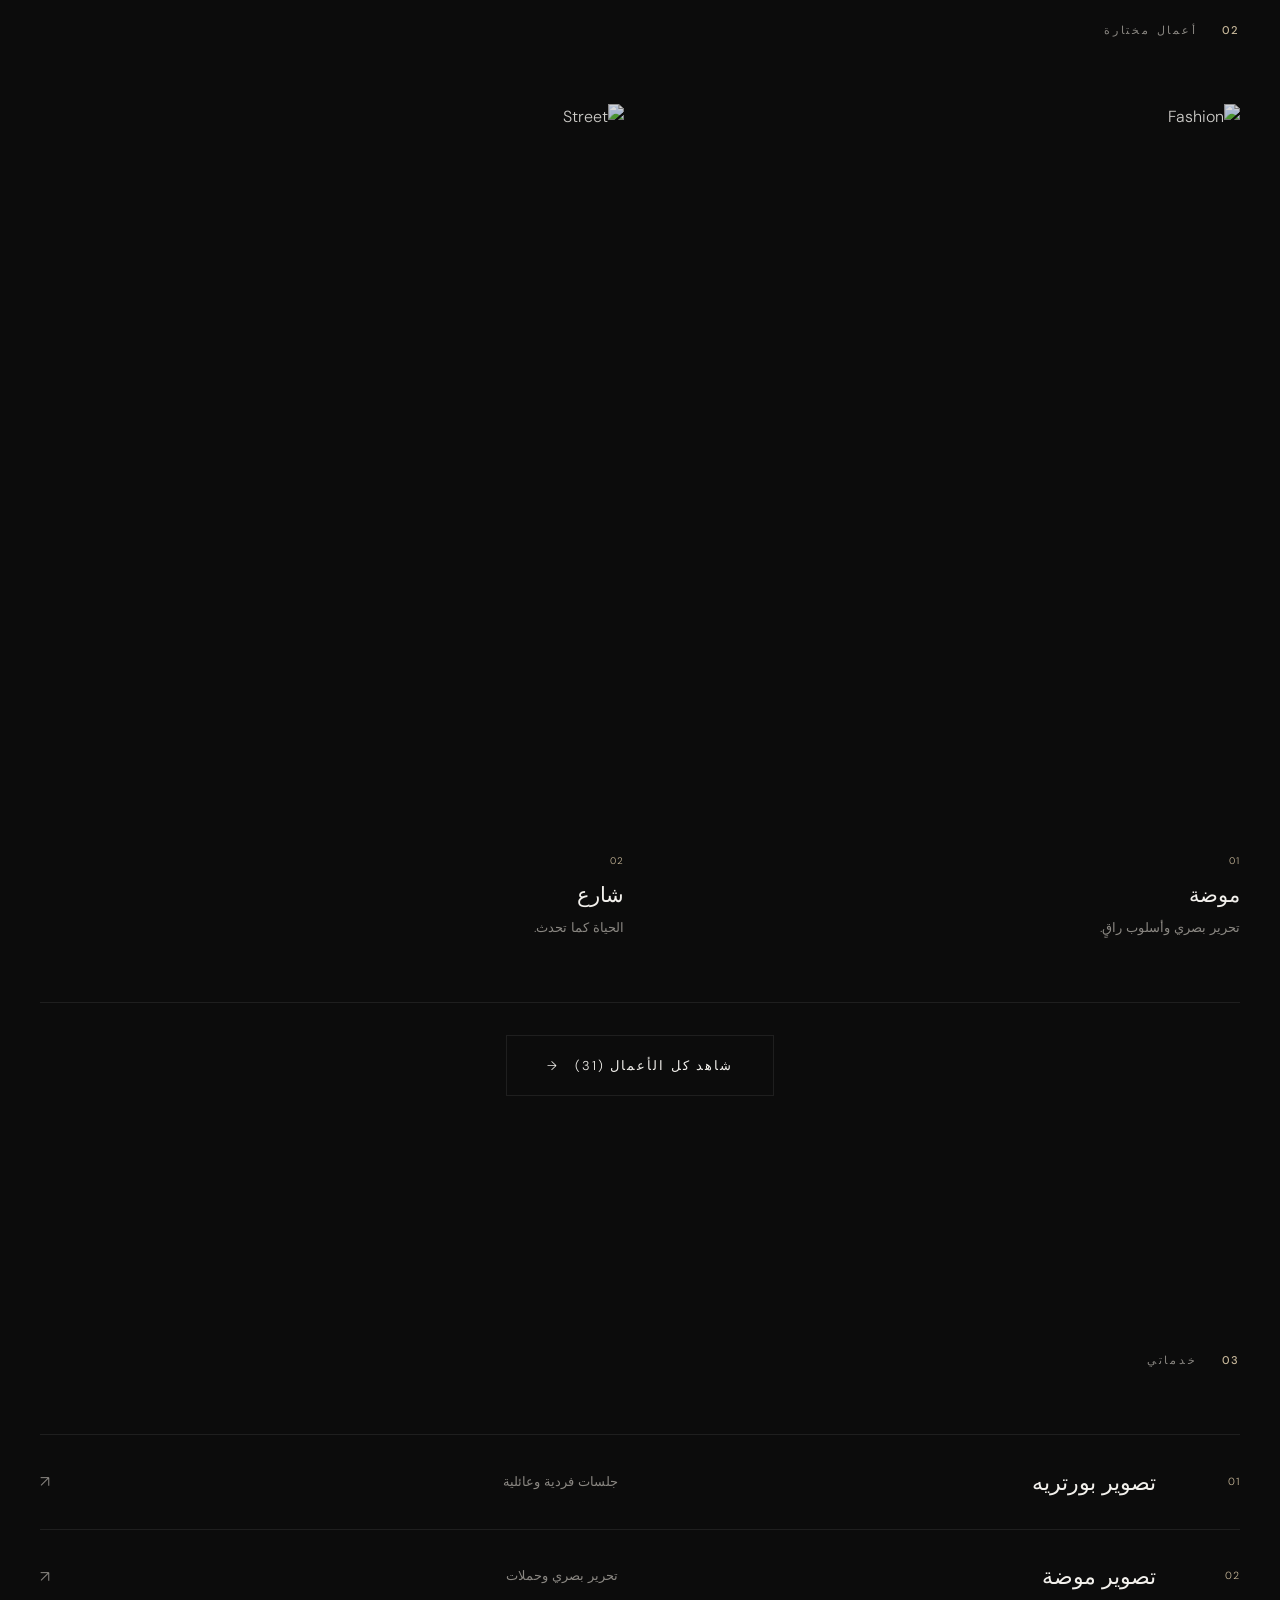
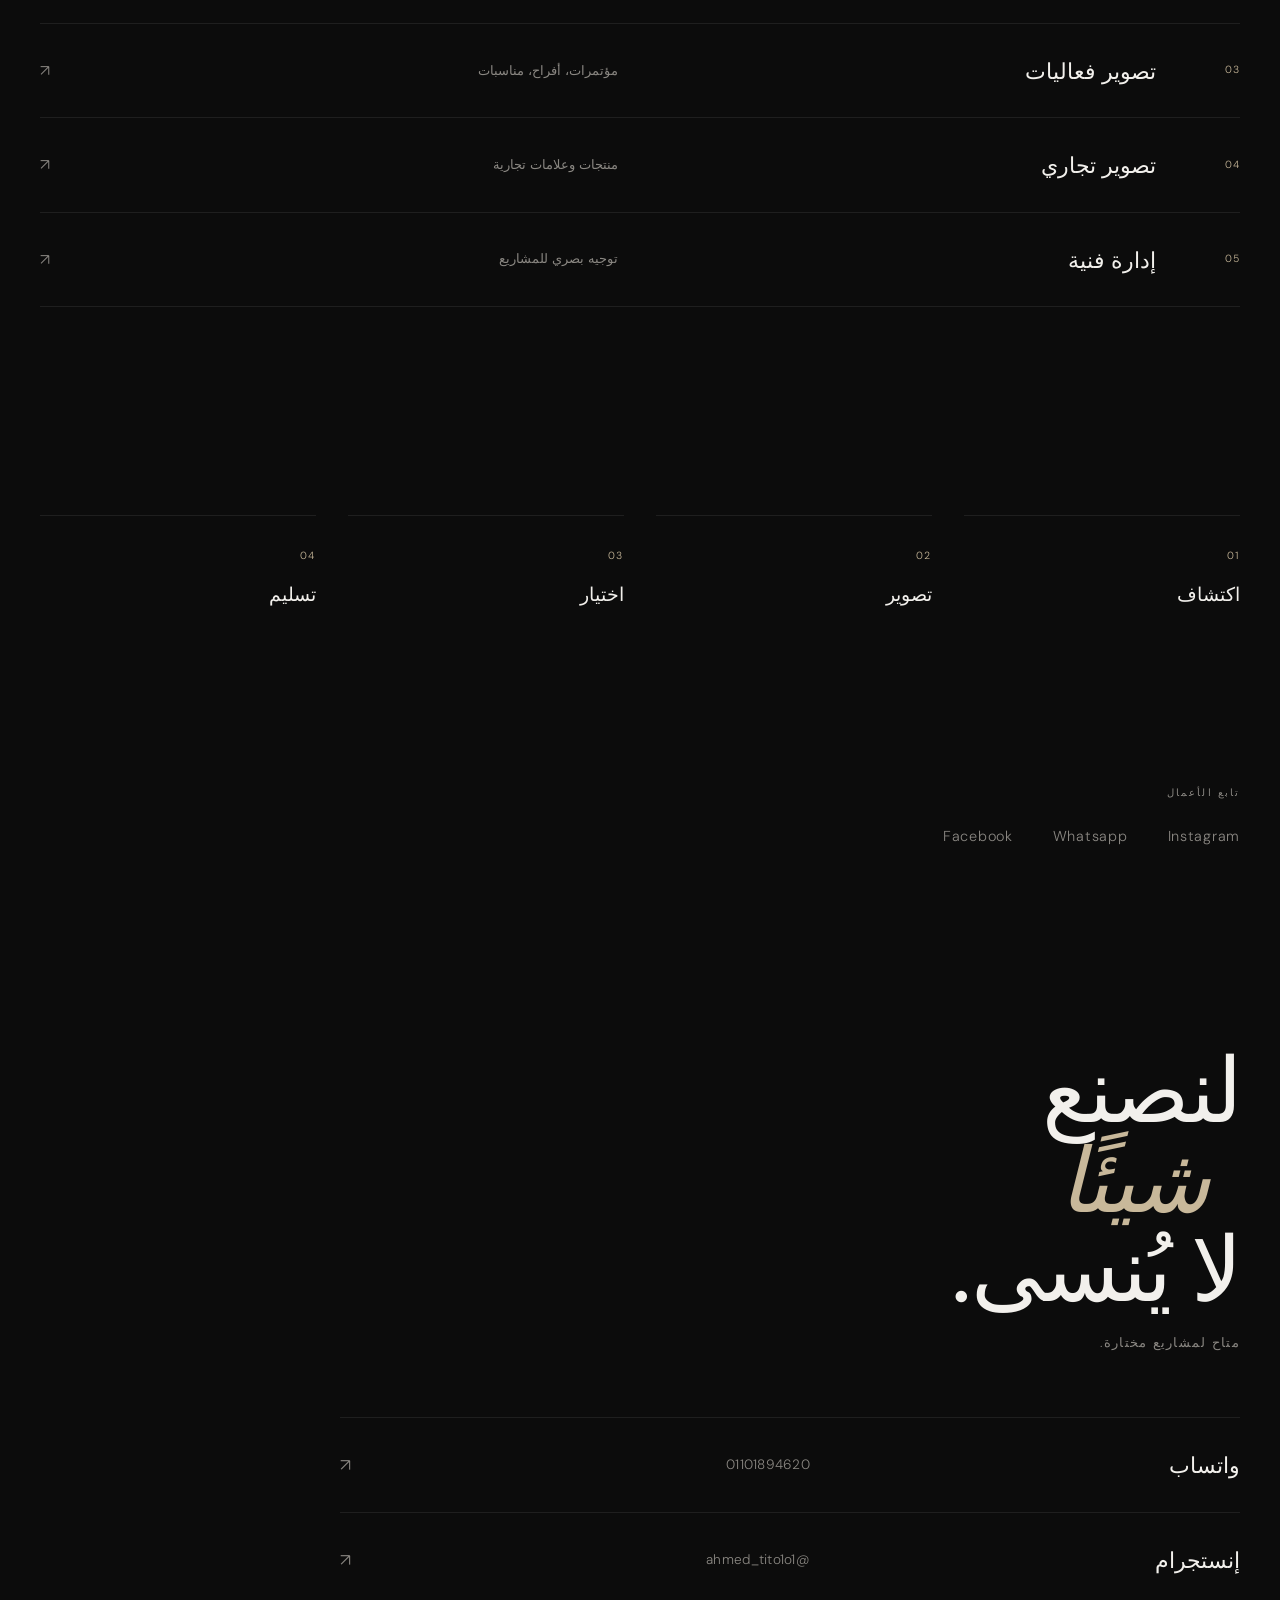
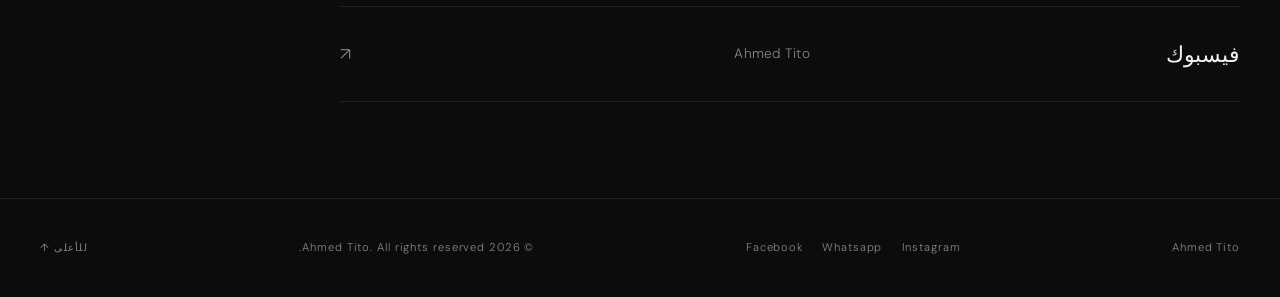
==== commit 0d48bb50: "Update index.html" ====
--- a/index.html
+++ b/index.html
@@ -79,17 +79,17 @@
             </p>
           </div>
           <div class="about-details reveal">
-            <p data-i18n="about.bio">[نبذة مختصرة]</p>
+            <p data-i18n="about.bio">نبذة مختصرة</p>
             <ul class="about-list">
-              <li><span data-i18n="about.expLabel">سنوات الخبرة</span> — <span data-i18n="about.expValue">[سنوات الخبرة]</span></li>
-              <li><span data-i18n="about.specLabel">التخصصات</span> — <span data-i18n="about.specValue">بورتريه، موضة، فعاليات، شارع، لايف ستايل، تجاري</span></li>
+              <li><span data-i18n="about.expLabel">سنوات الخبرة</span> — <span data-i18n="about.expValue">3</span></li>
+              <li><span data-i18n="about.specLabel">التخصصات</span> — <span data-i18n="about.specValue">بورتريه، موضة، فعاليات، شارع، لايف ستايل، تجاري، افرح، سيشنات، اعياد ميلاد، حنه، سبوع</span></li>
             </ul>
           </div>
         </div>
       </div>
     </section>
 
-    <!-- SELECTED WORK (صورتين فقط) -->
+    <!-- SELECTED WORK -->
     <section class="section work" id="work">
       <div class="container">
         <div class="section-head reveal">
@@ -100,23 +100,23 @@
         <div class="work-preview-grid">
           <article class="work-preview reveal">
             <div class="work-image-wrap">
-              <img src="https://i.ibb.co/0jZQ7Yq/fashion-editorial.jpg" alt="Fashion" loading="lazy">
+              <img src="https://i.ibb.co/yDskRHt/3.jpg" alt="Fashion" loading="lazy">
             </div>
             <div class="work-meta">
               <span class="work-num">01</span>
-              <h3 data-i18n="work.p1.title">موضة</h3>
-              <p class="work-desc" data-i18n="work.p1.desc">تحرير بصري وأسلوب راقٍ.</p>
+              <h3 data-i18n="work.p1.title">سيشن</h3>
+              <p class="work-desc" data-i18n="work.p1.desc">سيشن افراح.</p>
             </div>
           </article>
 
           <article class="work-preview reveal">
             <div class="work-image-wrap">
-              <img src="https://i.ibb.co/9mKqX7Y/street-photography.jpg" alt="Street" loading="lazy">
+              <img src="https://i.ibb.co/F46nx3hH/2.jpg" alt="Street" loading="lazy">
             </div>
             <div class="work-meta">
               <span class="work-num">02</span>
-              <h3 data-i18n="work.p2.title">شارع</h3>
-              <p class="work-desc" data-i18n="work.p2.desc">الحياة كما تحدث.</p>
+              <h3 data-i18n="work.p2.title">سيشن</h3>
+              <p class="work-desc" data-i18n="work.p2.desc">سيشن افراح.</p>
             </div>
           </article>
         </div>
